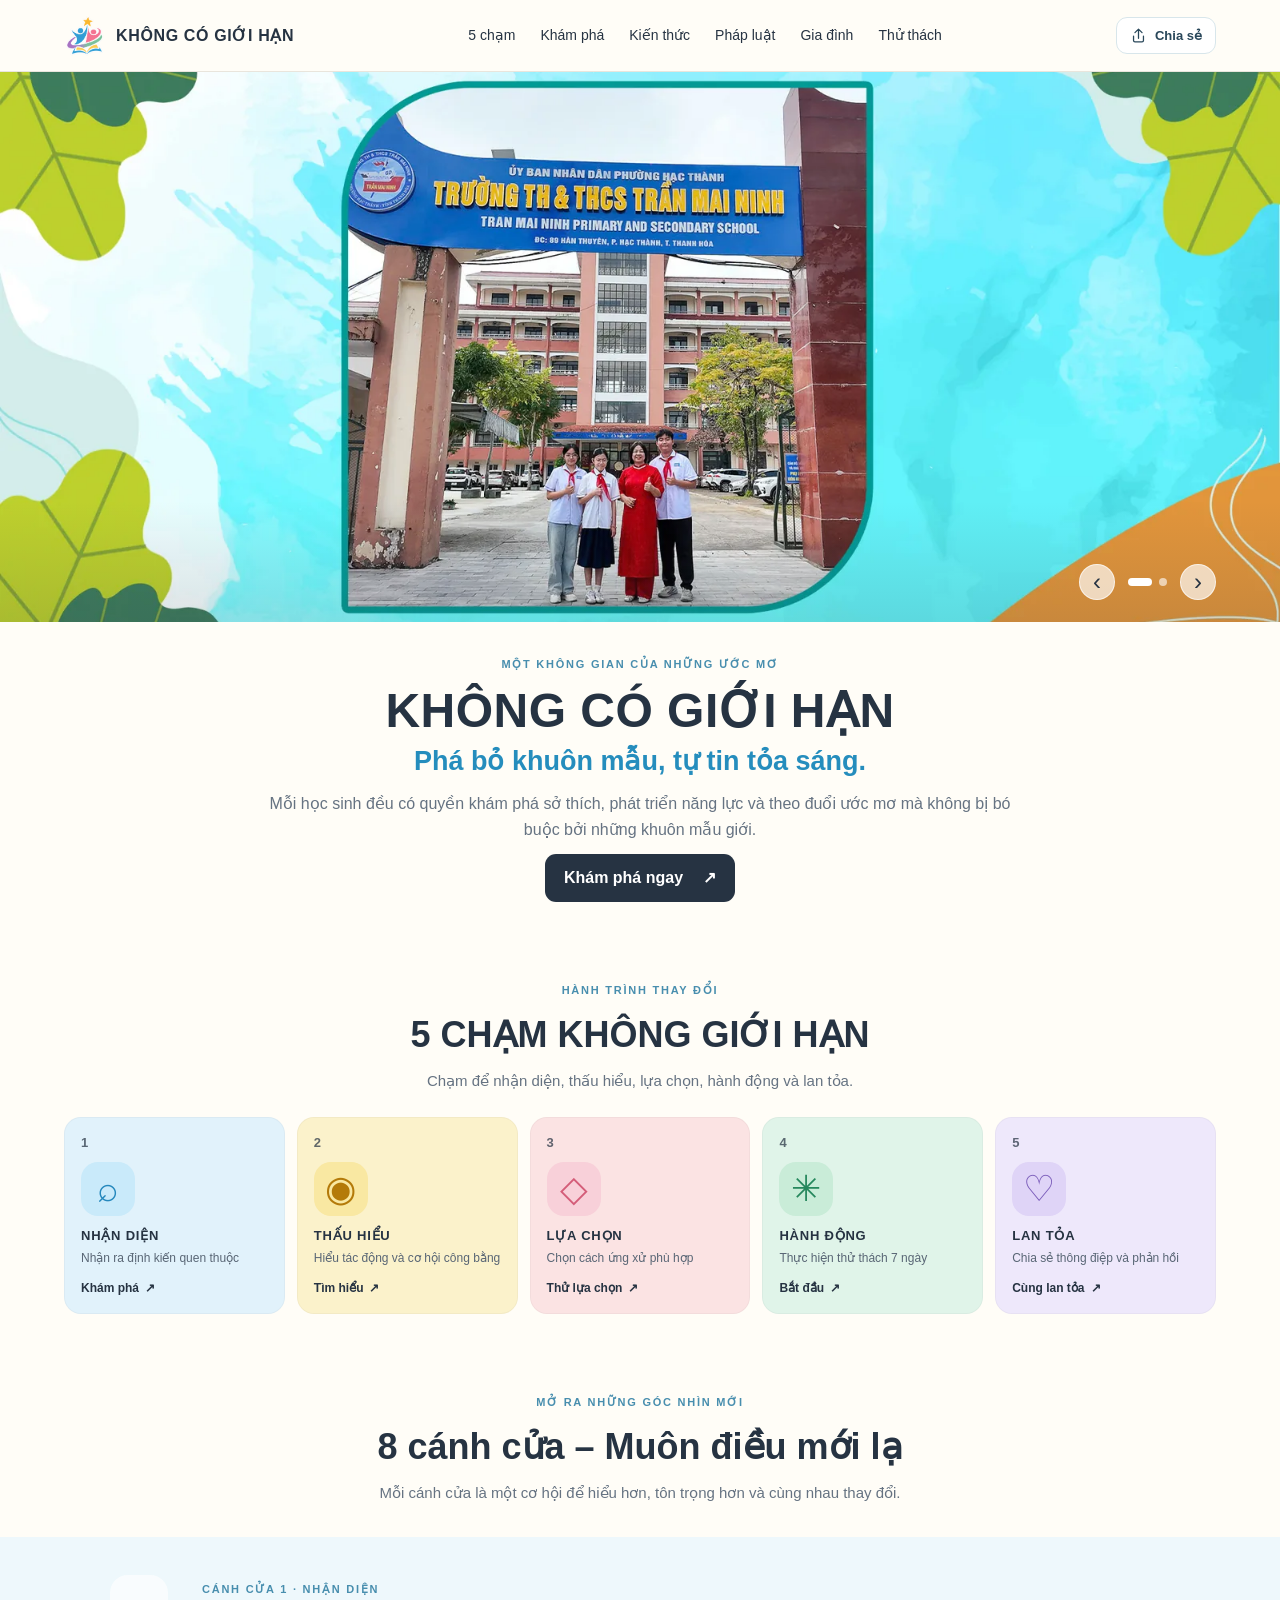
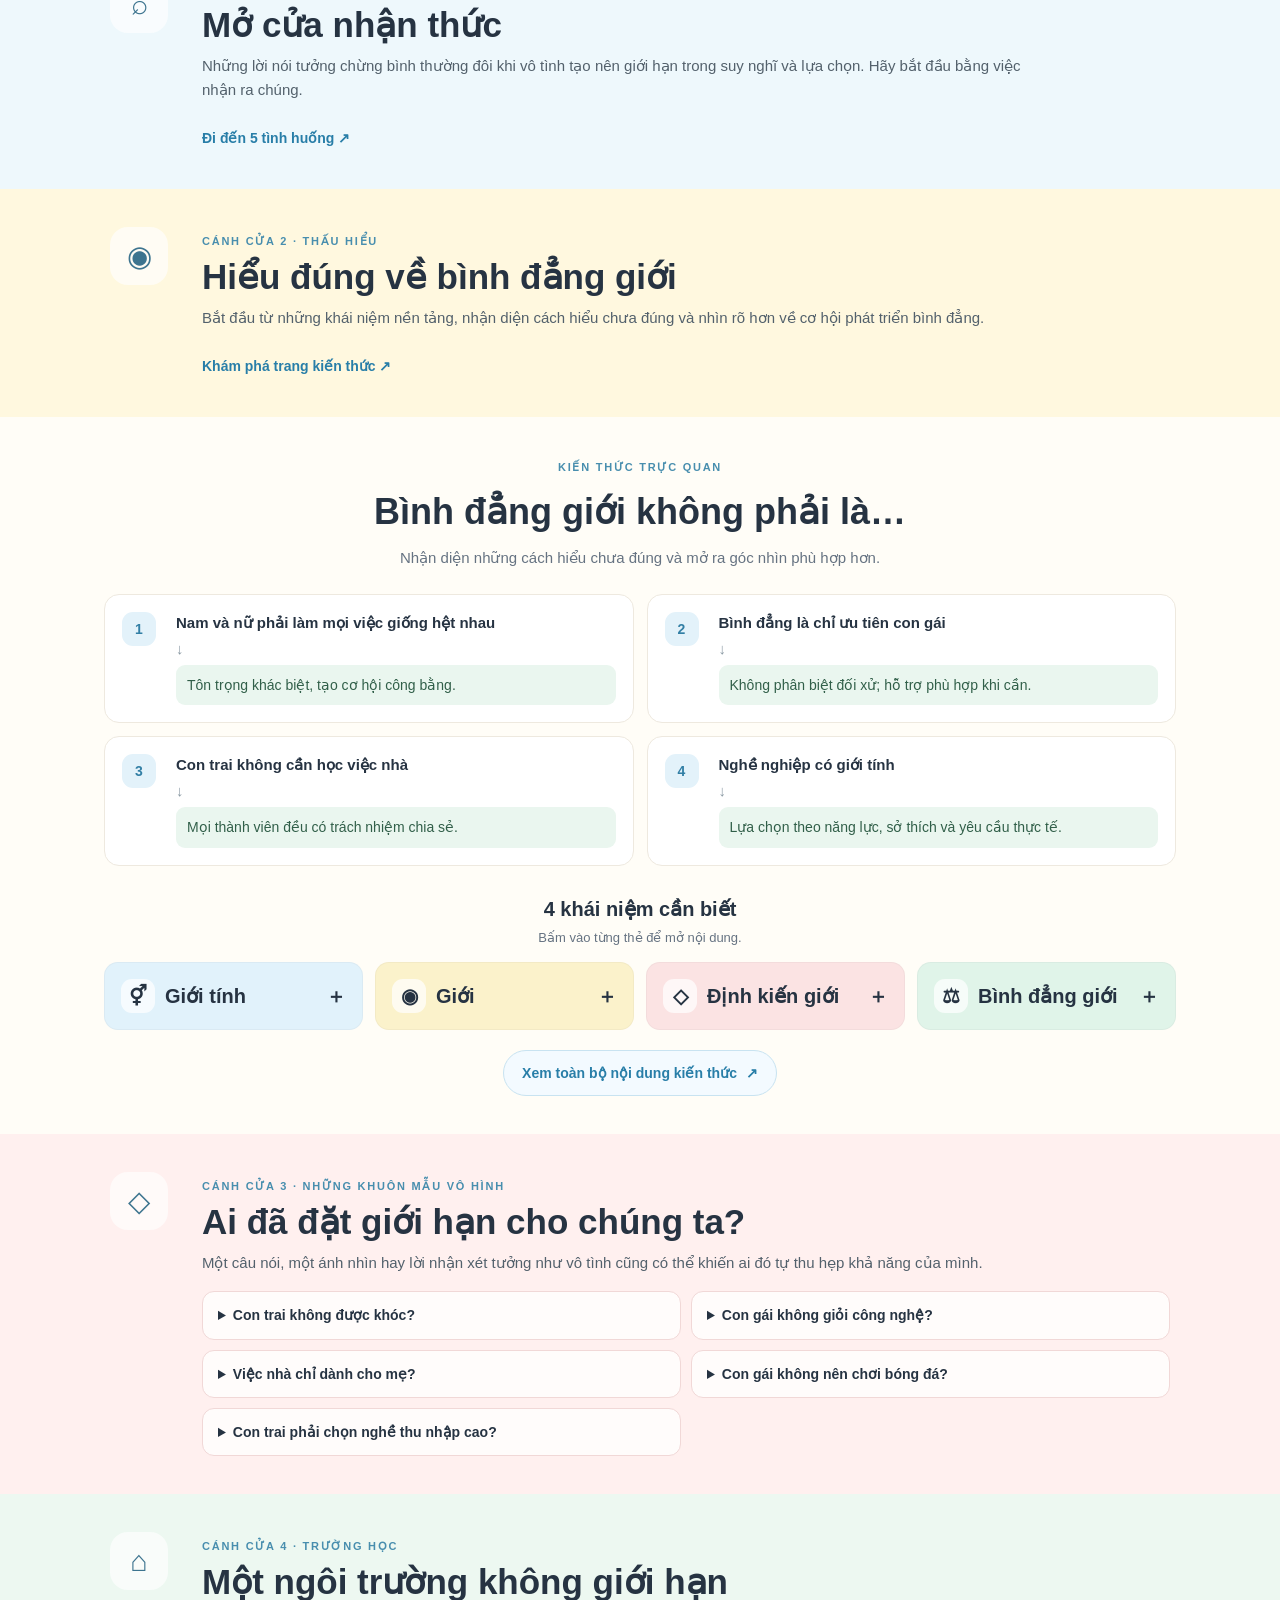
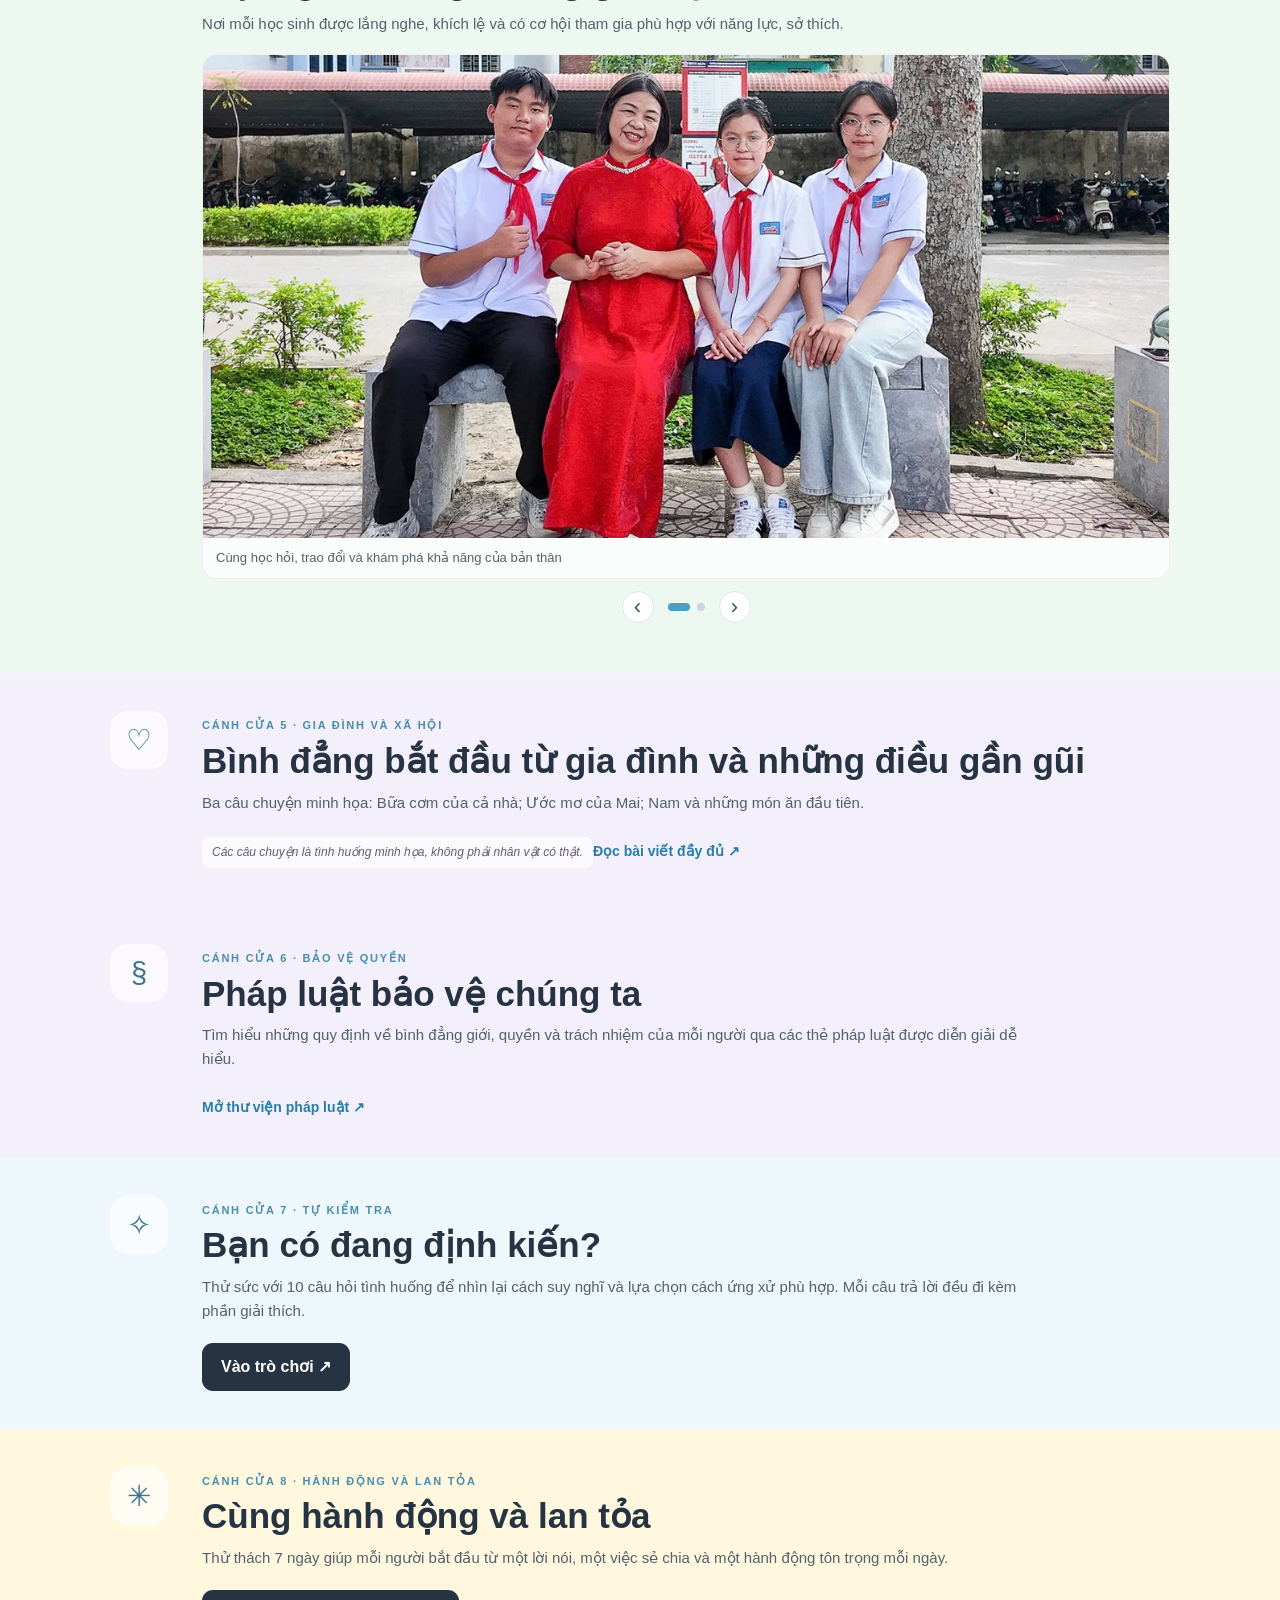
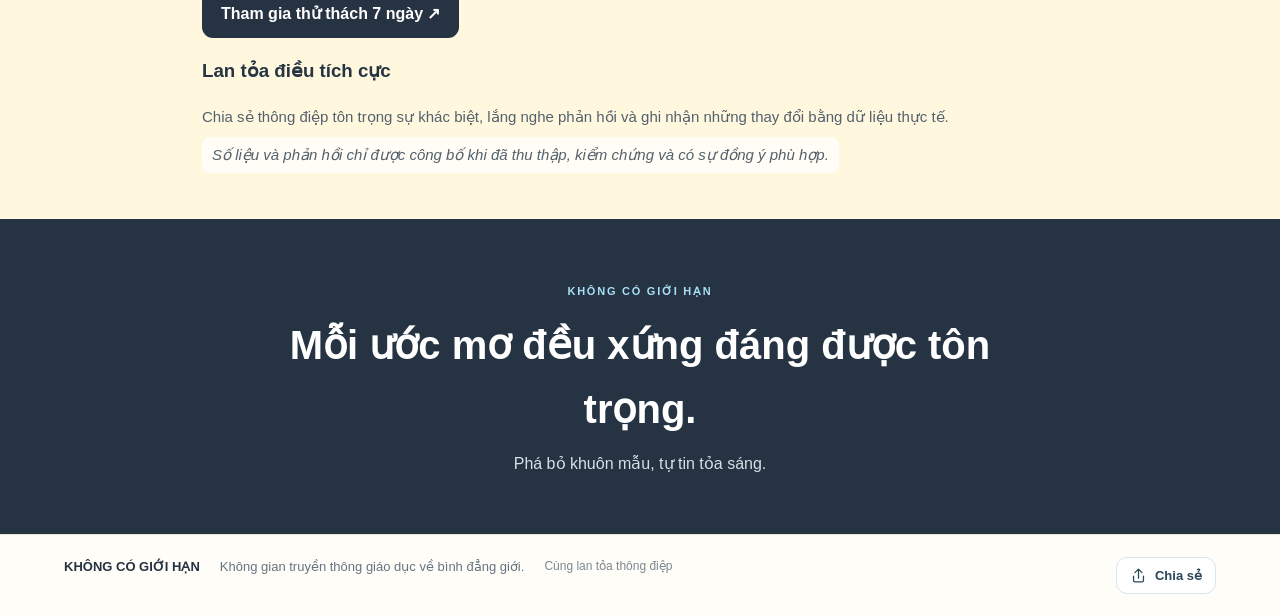
==== index.html @ 64381834 "Refresh cache for latest CMS integration scripts" ====
<!doctype html>
<!-- Clean single-document homepage build: 2026-11-18 -->
<html lang="vi">
<head>
<meta charset="utf-8"><meta name="viewport" content="width=device-width,initial-scale=1">
<meta name="theme-color" content="#fffdf7">
<meta name="description" content="KHÔNG CÓ GIỚI HẠN – Phá bỏ khuôn mẫu, tự tin tỏa sáng.">
<title>KHÔNG CÓ GIỚI HẠN – Phá bỏ khuôn mẫu, tự tin tỏa sáng</title>
<link rel="stylesheet" href="assets/css/style.css">
</head>
<body>
<header class="site-header">
  <a class="brand" href="#top"><img class="brand-logo" src="assets/images/logo.svg" alt="Logo KHÔNG CÓ GIỚI HẠN"><span>KHÔNG CÓ GIỚI HẠN</span></a>
  <button class="menu-toggle" aria-label="Mở menu" aria-expanded="false">☰</button>
  <nav class="main-nav" aria-label="Điều hướng chính">
    <a href="#hanh-trinh">5 chạm</a><a href="#kham-pha">Khám phá</a><a href="kien-thuc/">Kiến thức</a><a href="phap-luat/">Pháp luật</a><a href="thu-thach/">Thử thách</a>
  </nav>
</header>
<main id="top">
  <section class="hero">
    <div class="hero-slider" aria-label="Ảnh giới thiệu chiến dịch">
      <div class="hero-slide slide-one is-active"><img src="assets/images/hero-banner-1.webp" alt="Hoạt động của học sinh và giáo viên tại trường"></div>
      <div class="hero-slide slide-two"><img src="assets/images/hero-banner-2.webp" alt="Học sinh tham gia hoạt động tìm hiểu và trao đổi"></div>
      <div class="hero-shade"></div>
      <div class="slider-controls"><button class="slider-arrow prev" aria-label="Ảnh trước">‹</button><div class="slider-dots"><button class="active" aria-label="Ảnh 1"></button><button aria-label="Ảnh 2"></button></div><button class="slider-arrow next" aria-label="Ảnh tiếp theo">›</button></div>
    </div>
    <div class="hero-intro">
      <span class="eyebrow">MỘT KHÔNG GIAN CỦA NHỮNG ƯỚC MƠ</span>
      <h1>KHÔNG CÓ GIỚI HẠN</h1>
      <p class="hero-slogan">Phá bỏ khuôn mẫu, tự tin tỏa sáng.</p>
      <p class="hero-description">Mỗi học sinh đều có quyền khám phá sở thích, phát triển năng lực và theo đuổi ước mơ mà không bị bó buộc bởi những khuôn mẫu giới.</p>
      <a class="button" href="#hanh-trinh">Khám phá ngay <span>↗</span></a>
    </div>
  </section>

  <section class="section compact" id="hanh-trinh">
    <div class="section-heading"><span class="eyebrow">HÀNH TRÌNH THAY ĐỔI</span><h2>5 CHẠM KHÔNG GIỚI HẠN</h2><p>Chạm để nhận diện, thấu hiểu, lựa chọn, hành động và lan tỏa.</p></div>
    <div class="steps">
      <a class="step-card step-blue" href="#nhan-dien"><span class="step-no" >1</span><span class="step-icon icon-blue">⌕</span><strong>NHẬN DIỆN</strong><small>Nhận ra định kiến quen thuộc</small><span class="step-link">Khám phá <b>↗</b></span></a>
      <a class="step-card step-yellow" href="#hieu-dung"><span class="step-no" >2</span><span class="step-icon icon-yellow">◉</span><strong>THẤU HIỂU</strong><small>Hiểu tác động và cơ hội công bằng</small><span class="step-link">Tìm hiểu <b>↗</b></span></a>
      <a class="step-card step-pink" href="#khuon-mau"><span class="step-no" >3</span><span class="step-icon icon-pink">◇</span><strong>LỰA CHỌN</strong><small>Chọn cách ứng xử phù hợp</small><span class="step-link">Thử lựa chọn <b>↗</b></span></a>
      <a class="step-card step-mint" href="#hanh-dong"><span class="step-no" >4</span><span class="step-icon icon-mint">✳</span><strong>HÀNH ĐỘNG</strong><small>Thực hiện thử thách 7 ngày</small><span class="step-link">Bắt đầu <b>↗</b></span></a>
      <a class="step-card step-lavender" href="#hanh-dong"><span class="step-no" >5</span><span class="step-icon icon-lavender">♡</span><strong>LAN TỎA</strong><small>Chia sẻ thông điệp và phản hồi</small><span class="step-link">Cùng lan tỏa <b>↗</b></span></a>
    </div>
  </section>



  <section class="section compact" id="kham-pha">
    <div class="section-heading"><span class="eyebrow">MỞ RA NHỮNG GÓC NHÌN MỚI</span><h2>8 cánh cửa – Muôn điều mới lạ</h2><p>Mỗi cánh cửa là một cơ hội để hiểu hơn, tôn trọng hơn và cùng nhau thay đổi.</p></div>

  </section>
  <section class="feature feature-blue" id="nhan-dien"><div class="feature-inner"><span class="feature-icon">⌕</span><div><span class="eyebrow">CÁNH CỬA 1 · NHẬN DIỆN</span><h2>Mở cửa nhận thức</h2><p>Những lời nói tưởng chừng bình thường đôi khi vô tình tạo nên giới hạn trong suy nghĩ và lựa chọn. Hãy bắt đầu bằng việc nhận ra chúng.</p><a class="text-link" href="#khuon-mau">Đi đến 5 tình huống <span>↗</span></a></div></div></section>
<section class="feature feature-yellow" id="hieu-dung"><div class="feature-inner"><span class="feature-icon">◉</span><div><span class="eyebrow">CÁNH CỬA 2 · THẤU HIỂU</span><h2>Hiểu đúng về bình đẳng giới</h2><p>Bắt đầu từ những khái niệm nền tảng, nhận diện cách hiểu chưa đúng và nhìn rõ hơn về cơ hội phát triển bình đẳng.</p><a class="text-link" href="kien-thuc/">Khám phá trang kiến thức <span>↗</span></a></div></div></section>
  <section class="section compact infographic-section" id="infographic">
    <div class="section-heading"><span class="eyebrow">KIẾN THỨC TRỰC QUAN</span><h2>Bình đẳng giới không phải là…</h2><p>Nhận diện những cách hiểu chưa đúng và mở ra góc nhìn phù hợp hơn.</p></div>
    <div class="compare-grid">
      <article class="compare-card"><span class="compare-mark" >1</span><div><h3>Nam và nữ phải làm mọi việc giống hệt nhau</h3><p class="compare-arrow">↓</p><p class="right-view">Tôn trọng khác biệt, tạo cơ hội công bằng.</p></div></article>
      <article class="compare-card"><span class="compare-mark" >2</span><div><h3>Bình đẳng là chỉ ưu tiên con gái</h3><p class="compare-arrow">↓</p><p class="right-view">Không phân biệt đối xử; hỗ trợ phù hợp khi cần.</p></div></article>
      <article class="compare-card"><span class="compare-mark" >3</span><div><h3>Con trai không cần học việc nhà</h3><p class="compare-arrow">↓</p><p class="right-view">Mọi thành viên đều có trách nhiệm chia sẻ.</p></div></article>
      <article class="compare-card"><span class="compare-mark" >4</span><div><h3>Nghề nghiệp có giới tính</h3><p class="compare-arrow">↓</p><p class="right-view">Lựa chọn theo năng lực, sở thích và yêu cầu thực tế.</p></div></article>
    </div>
    <div class="concept-heading"><h3>4 khái niệm cần biết</h3><p>Bấm vào từng thẻ để mở nội dung.</p></div>
    <div class="concept-grid">
      <details class="concept-card concept-blue"><summary><span class="concept-title"><span class="concept-icon">⚥</span>Giới tính</span><span class="concept-plus">＋</span></summary><p>Những đặc điểm sinh học của nam và nữ; khác với vai trò, kỳ vọng xã hội.</p></details>
      <details class="concept-card concept-yellow"><summary><span class="concept-title"><span class="concept-icon">◉</span>Giới</span><span class="concept-plus">＋</span></summary><p>Những đặc điểm, vị trí và vai trò của nam và nữ trong các mối quan hệ xã hội.</p></details>
      <details class="concept-card concept-pink"><summary><span class="concept-title"><span class="concept-icon">◇</span>Định kiến giới</span><span class="concept-plus">＋</span></summary><p>Cách nhìn nhận, đánh giá thiên lệch, tiêu cực về đặc điểm, vai trò, năng lực của nam hoặc nữ.</p></details>
      <details class="concept-card concept-mint"><summary><span class="concept-title"><span class="concept-icon">⚖</span>Bình đẳng giới</span><span class="concept-plus">＋</span></summary><p>Nam và nữ có vị trí, vai trò ngang nhau, có điều kiện và cơ hội phát huy năng lực, đóng góp và thụ hưởng thành quả phát triển.</p></details>
    </div>
    <div class="concept-action"><a class="text-link" href="kien-thuc/">Xem toàn bộ nội dung kiến thức <span>↗</span></a></div>
  </section>


  <section class="feature feature-pink" id="khuon-mau"><div class="feature-inner"><span class="feature-icon">◇</span><div><span class="eyebrow">CÁNH CỬA 3 · NHỮNG KHUÔN MẪU VÔ HÌNH</span><h2>Ai đã đặt giới hạn cho chúng ta?</h2><p>Một câu nói, một ánh nhìn hay lời nhận xét tưởng như vô tình cũng có thể khiến ai đó tự thu hẹp khả năng của mình.</p><div class="situation-grid">
    <details class="situation"><summary>Con trai không được khóc?</summary><p><b>Bối cảnh:</b> Minh bị chấn thương khi đá bóng và bật khóc. Một số bạn trêu: “Con trai mà khóc nhè!”.</p><p><b>Giải mã:</b> Cảm xúc không phải sự yếu kém.</p><p><b>Hành động:</b> Không trêu chọc; hỏi thăm và hỗ trợ bạn.</p></details>
    <details class="situation"><summary>Con gái không giỏi công nghệ?</summary><p><b>Bối cảnh:</b> Lan muốn tham gia thi robot nhưng nghe: “Con gái học công nghệ khó lắm!”.</p><p><b>Giải mã:</b> Năng lực công nghệ không do giới tính quyết định.</p><p><b>Hành động:</b> Khuyến khích thử sức, đánh giá theo nỗ lực và kỹ năng.</p></details>
    <details class="situation"><summary>Việc nhà chỉ dành cho mẹ?</summary><p><b>Bối cảnh:</b> Sau bữa tối, bố và con trai xem tivi, mẹ và con gái dọn dẹp.</p><p><b>Giải mã:</b> Việc nhà là trách nhiệm chung.</p><p><b>Hành động:</b> Chia sẻ công việc theo tuổi và khả năng.</p></details>
    <details class="situation"><summary>Con gái không nên chơi bóng đá?</summary><p><b>Bối cảnh:</b> Hà đăng ký đội bóng nhưng bị phản đối vì là con gái.</p><p><b>Giải mã:</b> Sở thích thể thao không nên bị hạn chế bởi định kiến.</p><p><b>Hành động:</b> Tạo điều kiện tham gia theo tiêu chí phù hợp.</p></details>
    <details class="situation"><summary>Con trai phải chọn nghề thu nhập cao?</summary><p><b>Bối cảnh:</b> Một bạn nam thích nghề giáo viên mầm non nhưng bị chê.</p><p><b>Giải mã:</b> Nghề nghiệp cần cân nhắc năng lực, sở thích và điều kiện.</p><p><b>Hành động:</b> Tôn trọng lựa chọn nghề nghiệp.</p></details>
  </div></div></div></section>
  <section class="feature feature-mint" id="truong-hoc"><div class="feature-inner"><span class="feature-icon">⌂</span><div><span class="eyebrow">CÁNH CỬA 4 · TRƯỜNG HỌC</span><h2>Một ngôi trường không giới hạn</h2><p>Nơi mỗi học sinh được lắng nghe, khích lệ và có cơ hội tham gia phù hợp với năng lực, sở thích.</p><div class="activity-gallery"><figure><img src="assets/images/hoat-dong-1.webp" alt="Học sinh cùng giáo viên trao đổi trong hoạt động tại trường"><figcaption>Cùng học hỏi, trao đổi và khám phá khả năng của bản thân</figcaption></figure><figure><img src="assets/images/hoat-dong-2.webp" alt="Học sinh tham gia hoạt động học tập tại thư viện"><figcaption>Chủ động tham gia, tự tin thể hiện ý tưởng</figcaption></figure></div></div></div></section>
  <section class="feature feature-lavender" id="gia-dinh"><div class="feature-inner"><span class="feature-icon">♡</span><div><span class="eyebrow">CÁNH CỬA 5 · GIA ĐÌNH VÀ XÃ HỘI</span><h2>Bình đẳng bắt đầu từ gia đình và những điều gần gũi</h2><p>Ba câu chuyện minh họa: Bữa cơm của cả nhà; Ước mơ của Mai; Nam và những món ăn đầu tiên.</p><span class="illustrative-note">Các câu chuyện là tình huống minh họa, không phải nhân vật có thật.</span><a class="text-link" href="gia-dinh/">Đọc bài viết đầy đủ <span>↗</span></a></div></div></section>
<section class="feature feature-lavender" id="phap-luat"><div class="feature-inner"><span class="feature-icon">§</span><div><span class="eyebrow">CÁNH CỬA 6 · BẢO VỆ QUYỀN</span><h2>Pháp luật bảo vệ chúng ta</h2><p>Tìm hiểu những quy định về bình đẳng giới, quyền và trách nhiệm của mỗi người qua các thẻ pháp luật được diễn giải dễ hiểu.</p><a class="text-link" href="phap-luat/">Mở thư viện pháp luật <span>↗</span></a></div></div></section>
<section class="feature feature-blue" id="thu-thach"><div class="feature-inner"><span class="feature-icon">✧</span><div><span class="eyebrow">CÁNH CỬA 7 · TỰ KIỂM TRA</span><h2>Bạn có đang định kiến?</h2><p>Thử sức với 10 câu hỏi tình huống để nhìn lại cách suy nghĩ và lựa chọn cách ứng xử phù hợp. Mỗi câu trả lời đều đi kèm phần giải thích.</p><a class="button" href="thu-thach/">Vào trò chơi <span>↗</span></a></div></div></section>
<section class="feature feature-yellow" id="hanh-dong"><div class="feature-inner"><span class="feature-icon">✳</span><div><span class="eyebrow">CÁNH CỬA 8 · HÀNH ĐỘNG VÀ LAN TỎA</span><h2>Cùng hành động và lan tỏa</h2><p>Thử thách 7 ngày giúp mỗi người bắt đầu từ một lời nói, một việc sẻ chia và một hành động tôn trọng mỗi ngày.</p><a class="button" href="thu-thach-7-ngay/">Tham gia thử thách 7 ngày ↗</a><div class="share-copy"><h3>Lan tỏa điều tích cực</h3><p>Chia sẻ thông điệp tôn trọng sự khác biệt, lắng nghe phản hồi và ghi nhận những thay đổi bằng dữ liệu thực tế.</p><p class="illustrative-note">Số liệu và phản hồi chỉ được công bố khi đã thu thập, kiểm chứng và có sự đồng ý phù hợp.</p></div></div></div></section>
  <section class="closing"><span class="eyebrow">KHÔNG CÓ GIỚI HẠN</span><h2>Mỗi ước mơ đều xứng đáng được tôn trọng.</h2><p>Phá bỏ khuôn mẫu, tự tin tỏa sáng.</p></section>
</main>
<footer><strong>KHÔNG CÓ GIỚI HẠN</strong><span>Không gian truyền thông giáo dục về bình đẳng giới.</span></footer>
<script src="assets/js/site.js?v=20261118-3"></script><script src="assets/js/main.js?v=20261118-2"></script><script src="assets/js/gallery.js"></script>
<script src="assets/js/share.js"></script></body></html>
---- assets/css/style.css ----
:root{--sky:#65B9E8;--yellow:#F6D66B;--pink:#F69B9B;--mint:#91D5B0;--lavender:#B9A5E8;--cream:#FFFDF7;--ink:#263342;--muted:#667382;--line:#e9e5dc}
*{box-sizing:border-box}html{scroll-behavior:smooth;scroll-padding-top:88px}body{margin:0;background:var(--cream);color:var(--ink);font-family:Roboto,Arial,sans-serif;line-height:1.6}
.site-header{height:72px;padding:0 max(5vw,24px);display:flex;align-items:center;justify-content:space-between;background:#fffdf7ed;backdrop-filter:blur(12px);position:sticky;top:0;z-index:30;border-bottom:1px solid var(--line)}
.brand{display:flex;align-items:center;gap:10px;text-decoration:none;color:var(--ink);font-weight:700;letter-spacing:.04em}.brand-mark{display:grid;place-items:center;width:36px;height:36px;border-radius:12px;background:var(--yellow);font-size:23px}
.main-nav{display:flex;gap:25px}.main-nav a{color:var(--ink);text-decoration:none;font-size:14px;font-weight:500}.main-nav a:hover,.text-link:hover{color:#2584b7}.menu-toggle{display:none;border:0;background:none;font-size:25px}
.hero{width:100%;padding:0 0 30px}.hero-slider{height:clamp(330px,43vw,560px);position:relative;overflow:hidden;background:linear-gradient(115deg,#a9d9ef,#f6e5a8 54%,#f4c9c9)}
.hero-slide{position:absolute;inset:0;opacity:0;transition:opacity .8s ease;display:flex;align-items:flex-end;justify-content:flex-start;padding:30px 5vw;background-size:cover;background-position:center}
.hero-slide.is-active{opacity:1}.slide-one{background:radial-gradient(ellipse at 78% 24%,#fff9 0 8%,transparent 8.5%),linear-gradient(120deg,#a6d8ef 0%,#d7eef5 38%,#f6e7b7 75%,#f2c8c8 100%)}
.slide-two{background:radial-gradient(ellipse at 22% 25%,#fff9 0 9%,transparent 9.5%),linear-gradient(120deg,#f1caca,#f8e6bc 48%,#b6dfd0)}
.photo-note{position:relative;z-index:2;background:#fffdf7d9;color:#52616c;border-radius:30px;padding:8px 14px;font-size:11px;letter-spacing:.12em;font-weight:700}
.hero-shade{position:absolute;inset:auto 0 0;height:22%;background:linear-gradient(transparent,#26334222);pointer-events:none}
.slider-controls{position:absolute;z-index:3;bottom:22px;right:5vw;display:flex;align-items:center;gap:13px}.slider-arrow{width:36px;height:36px;border:1px solid #ffffffaa;background:#ffffffaa;border-radius:50%;font-size:24px;line-height:1;cursor:pointer;color:var(--ink)}.slider-dots{display:flex;gap:7px}.slider-dots button{width:8px;height:8px;border:0;border-radius:20px;padding:0;background:#ffffff9c;cursor:pointer}.slider-dots button.active{width:24px;background:white}
.hero-intro{max-width:1000px;text-align:center;margin:0 auto;padding:28px 24px 8px}.eyebrow{font-size:11px;font-weight:700;letter-spacing:.16em;color:#488eae}.hero-intro h1{font-size:clamp(30px,4vw,48px);line-height:1.12;letter-spacing:.01em;margin:8px 0 2px}.hero-slogan{font-size:clamp(20px,2.4vw,27px);font-weight:700;color:#258dbd;margin:0 0 8px}.hero-description{color:var(--muted);font-size:16px;max-width:760px;margin:0 auto}.button{display:inline-flex;gap:20px;align-items:center;padding:11px 19px;border-radius:11px;text-decoration:none;font-weight:700;margin-top:12px;background:var(--ink);color:white;transition:transform .2s,background .2s}.button:hover{transform:translateY(-2px);background:#36516a}
.section{padding:46px 24px;max-width:1200px;margin:auto}.section.compact{padding-top:36px;padding-bottom:38px}.section-heading{text-align:center;margin-bottom:24px}.section-heading h2{font-size:clamp(26px,3vw,36px);margin:5px 0}.section-heading p{color:var(--muted);margin:0 auto;max-width:690px;font-size:15px}
.steps{display:grid;grid-template-columns:repeat(5,1fr);gap:12px}.step-card{min-height:180px;padding:15px 16px;border-radius:17px;text-decoration:none;color:var(--ink);display:flex;flex-direction:column;align-items:flex-start;border:1px solid #00000008;transition:transform .22s,box-shadow .22s}.step-card:hover,.step-card:focus-visible{transform:translateY(-5px);box-shadow:0 12px 26px #27394a16;outline:2px solid #478eb4;outline-offset:2px}.step-no{font-size:11px;font-weight:700;opacity:.6}.step-icon{font-size:25px;line-height:1.2;margin:6px 0}.step-card strong{font-size:13px;letter-spacing:.06em}.step-card small{font-size:12px;color:#596675;margin-top:3px}.step-link{font-size:12px;font-weight:700;margin-top:auto;padding-top:10px}.step-link b{margin-left:6px}.step-blue{background:#e1f2fb}.step-yellow{background:#fbf2cb}.step-pink{background:#fbe3e3}.step-mint{background:#e0f4e9}.step-lavender{background:#eee8fb}
.infographic-section{max-width:1120px}.compare-grid{display:grid;grid-template-columns:repeat(2,1fr);gap:13px}.compare-card{display:grid;grid-template-columns:42px 1fr;gap:12px;background:white;border:1px solid #eee9df;border-radius:15px;padding:17px}.compare-mark{width:34px;height:34px;border-radius:11px;background:#e3f2fa;color:#327fa5;display:grid;place-items:center;font-weight:700;font-size:12px}.compare-card h3{font-size:15px;margin:0;line-height:1.4}.compare-arrow{margin:4px 0;color:#8b9aa4;font-size:15px}.right-view{margin:0;background:#eaf6ef;border-radius:9px;padding:9px 11px;color:#315f49;font-size:14px;font-weight:500}
.concept-heading{text-align:center;margin:27px 0 13px}.concept-heading h3{margin:0;font-size:20px}.concept-heading p{margin:3px 0;color:var(--muted);font-size:13px}.concept-grid{display:grid;grid-template-columns:repeat(4,1fr);gap:12px}.concept-card{border-radius:14px;padding:15px 16px;min-height:68px}.concept-card summary{cursor:pointer;list-style:none;font-weight:700;display:flex;justify-content:space-between;gap:10px}.concept-card summary::-webkit-details-marker{display:none}.concept-card summary span{font-size:20px;line-height:1}.concept-card[open] .concept-plus{transform:rotate(45deg)}.concept-card p{font-size:13px;color:#4e5d68;margin:12px 0 0}.concept-blue{background:#e1f2fb}.concept-yellow{background:#fbf2cb}.concept-pink{background:#fbe3e3}.concept-mint{background:#e0f4e9}.text-link{display:inline-flex;gap:9px;color:#287ea8;text-decoration:none;font-weight:700;font-size:14px;margin-top:17px}
.door-grid{display:grid;grid-template-columns:repeat(2,1fr);gap:13px}.door{min-height:145px;padding:17px 20px;border-radius:17px;text-decoration:none;color:var(--ink);display:grid;grid-template-columns:36px 1fr auto;grid-template-rows:auto auto;column-gap:12px;align-items:start;transition:transform .2s,box-shadow .2s}.door:hover{transform:translateY(-3px);box-shadow:0 10px 22px #27394a14}.door-number{grid-row:1/3;display:grid;place-items:center;width:34px;height:34px;border-radius:50%;background:#ffffff9c;font-size:14px;font-weight:700}.door h3{font-size:18px;line-height:1.25;margin:3px 0 4px}.door p{font-size:13px;color:#596675;margin:0}.door-arrow{grid-column:2/4;font-size:12px;font-weight:700;margin-top:9px}.blue{background:#e1f2fb}.yellow{background:#fbf2cb}.pink{background:#fbe3e3}.mint{background:#e0f4e9}.lavender{background:#eee8fb}
.feature{padding:38px 24px;display:flex;justify-content:center;scroll-margin-top:88px}.feature-inner{max-width:1060px;width:100%;display:grid;grid-template-columns:72px 1fr;gap:20px;align-items:start}.feature-icon{width:58px;height:58px;border-radius:18px;background:#ffffffa8;display:grid;place-items:center;font-size:29px;color:#3d748f}.feature h2{font-size:clamp(25px,3vw,35px);margin:3px 0 8px;line-height:1.22}.feature p{color:#53616c;font-size:15px;max-width:850px;margin:0 0 8px}.feature-blue{background:#eef8fc}.feature-pink{background:#fff0ef}.feature-mint{background:#edf8f1}.feature-lavender{background:#f3effb}.feature-yellow{background:#fff8df}
.situation-grid{display:grid;grid-template-columns:repeat(2,1fr);gap:10px;margin-top:16px}.situation{background:#ffffffc9;border:1px solid #f1d8d7;border-radius:12px;padding:12px 15px}.situation summary{font-weight:700;cursor:pointer;font-size:14px}.situation p{font-size:13px;margin:9px 0 0}.illustrative-note{display:inline-block;margin-top:9px;padding:6px 10px;border-radius:8px;background:#ffffffb5;color:#665b72;font-size:12px;font-style:italic}
.closing{text-align:center;padding:58px 24px;background:#263342;color:white}.closing .eyebrow{color:#a9dff6}.closing h2{font-size:clamp(27px,3.5vw,40px);max-width:760px;margin:10px auto}.closing p{color:#d8e0e7;margin:0}footer{padding:22px 5vw;display:flex;justify-content:space-between;gap:20px;color:var(--muted);font-size:13px;border-top:1px solid var(--line)}footer strong{color:var(--ink)}
.subpage{max-width:1000px;margin:50px auto;padding:0 24px;min-height:55vh}.subpage h1{font-size:clamp(32px,5vw,52px);line-height:1.15}.notice{padding:18px 20px;background:#fff3d1;border-radius:14px;color:#665322}
@media(max-width:900px){.steps{grid-template-columns:repeat(3,1fr)}.concept-grid{grid-template-columns:repeat(2,1fr)}.hero-slider{height:390px}}
@media(max-width:650px){.site-header{height:64px}.menu-toggle{display:block}.main-nav{display:none;position:absolute;top:63px;left:0;right:0;padding:17px 22px;background:var(--cream);border-bottom:1px solid var(--line);flex-direction:column;gap:15px}.main-nav.open{display:flex}.hero-slider{height:280px}.hero-intro{padding:22px 20px 6px}.hero-description{font-size:14px}.section,.section.compact{padding:34px 18px}.section-heading{margin-bottom:18px}.steps{grid-template-columns:repeat(2,1fr);gap:9px}.step-card{min-height:158px;padding:12px}.compare-grid,.situation-grid{grid-template-columns:1fr}.concept-grid{grid-template-columns:1fr 1fr}.door-grid{grid-template-columns:1fr}.door{min-height:128px;padding:15px 16px}.feature{padding:30px 19px}.feature-inner{grid-template-columns:45px 1fr;gap:12px}.feature-icon{width:42px;height:42px;border-radius:13px;font-size:23px}.closing{padding:46px 20px}footer{flex-direction:column;gap:4px;padding:18px 20px}}
@media(prefers-reduced-motion:reduce){html{scroll-behavior:auto}*,*::before,*::after{transition:none!important;animation:none!important}}


.brand-logo{width:42px;height:42px;object-fit:contain;display:block;flex:0 0 auto}
.hero-slide{padding:0;background:none}
.hero-slide img{width:100%;height:100%;object-fit:cover;object-position:center}
.activity-gallery{display:grid;grid-template-columns:repeat(2,minmax(0,1fr));gap:14px;margin-top:18px}
.activity-gallery figure{margin:0;background:#ffffffb8;border-radius:15px;overflow:hidden;border:1px solid #0000000d}
.activity-gallery img{display:block;width:100%;aspect-ratio:16/9;object-fit:cover}
.activity-gallery figcaption{padding:10px 13px;font-size:13px;color:#53616c}
@media(max-width:650px){.brand-logo{width:36px;height:36px}.activity-gallery{grid-template-columns:1fr}}

/* Refinement: 5 touch cards */
.step-no{font-size:13px;font-weight:800;opacity:.72}
.step-icon{width:54px;height:54px;border-radius:17px;display:grid;place-items:center;font-size:36px;line-height:1;margin:8px 0 10px;transition:transform .28s ease,filter .28s ease}
.icon-blue{color:#2588bd;background:#c9eafa}
.icon-yellow{color:#b47a09;background:#f9e8a2}
.icon-pink{color:#d45d79;background:#f8d0d9}
.icon-mint{color:#26885d;background:#c9ecd8}
.icon-lavender{color:#795bb9;background:#dfd4f7}
.step-card:hover .step-icon{transform:rotate(-8deg) scale(1.12);filter:saturate(1.2)}
/* Infographic cards: numbered markers without leading zero */
.compare-mark{font-size:14px;font-weight:800;transition:transform .25s,background .25s,color .25s}
.compare-card{position:relative;overflow:hidden;transition:transform .25s ease,box-shadow .25s ease,border-color .25s ease}
.compare-card::after{content:"";position:absolute;inset:0 auto 0 0;width:4px;background:#65b9e8;transform:scaleY(0);transform-origin:bottom;transition:transform .25s ease}
.compare-card:nth-child(2)::after{background:#e6bd42}
.compare-card:nth-child(3)::after{background:#e68aa0}
.compare-card:nth-child(4)::after{background:#69bd91}
.compare-card:hover{transform:translateY(-5px);box-shadow:0 13px 28px #26334216;border-color:#d8e8ee}
.compare-card:hover::after{transform:scaleY(1)}
.compare-card:hover .compare-mark{transform:rotate(-7deg) scale(1.08);background:#263342;color:white}
/* Concept cards: icon, hover and open states */
.concept-card{border:1px solid #00000008;transition:transform .25s ease,box-shadow .25s ease,border-color .25s ease}
.concept-card:hover{transform:translateY(-4px);box-shadow:0 12px 24px #26334214}
.concept-card[open]{box-shadow:0 10px 24px #26334212;border-color:#ffffff}
.concept-card summary{align-items:center}
.concept-title{display:inline-flex;align-items:center;gap:10px}
.concept-icon{width:34px;height:34px;display:grid;place-items:center;border-radius:11px;background:#ffffffb8;font-size:21px;line-height:1}
.concept-plus{font-size:22px;line-height:1;transition:transform .25s ease}
.concept-card[open] .concept-plus{transform:rotate(45deg)}
.concept-action{text-align:center;margin-top:20px}
.concept-action .text-link{margin-top:0;justify-content:center;padding:11px 18px;border:1px solid #c8e3f1;border-radius:999px;background:#f3faff;transition:transform .2s,background .2s}
.concept-action .text-link:hover{transform:translateY(-2px);background:#e5f4fc}
/* Remove the old numbered-door layout; the six feature stories now follow the section introduction */
#kham-pha{padding-bottom:8px}
@media(prefers-reduced-motion:reduce){.step-icon,.compare-card,.compare-card::after,.concept-card,.concept-plus,.concept-action .text-link{transition:none!important}}

/* Fix: chỉ xoay dấu cộng, tuyệt đối không xoay tiêu đề hay biểu tượng */
.concept-card summary .concept-title,
.concept-card summary .concept-icon{transform:none!important;rotate:none!important}
.concept-card summary .concept-plus{display:inline-block;flex:0 0 auto;transform-origin:center;transition:transform .22s ease}
.concept-card[open] summary .concept-title,
.concept-card[open] summary .concept-icon{transform:none!important;rotate:none!important}
.concept-card[open] summary .concept-plus{transform:rotate(45deg)!important}
.concept-card summary{position:relative;z-index:1;min-height:36px;line-height:1.35}
.concept-title{min-width:0;white-space:normal}
.concept-icon{flex:0 0 34px}
.concept-card p{line-height:1.6}

/* Share controls – dùng chung trên tất cả các trang */
.site-header{gap:18px}
.share-wrap{position:relative;display:inline-flex;align-items:center;flex:0 0 auto}
.share-trigger{display:inline-flex;align-items:center;justify-content:center;gap:8px;padding:9px 13px;border:1px solid #d8e6eb;border-radius:11px;background:#fff;color:#29475a;font:inherit;font-size:13px;line-height:1.2;font-weight:700;cursor:pointer;white-space:nowrap;transition:background .2s,border-color .2s,transform .2s}
.share-trigger:hover{background:#edf8fc;border-color:#9bcfe4;transform:translateY(-1px)}
.share-trigger svg{width:17px;height:17px}
.share-menu{position:absolute;right:0;top:calc(100% + 10px);z-index:60;width:224px;padding:7px;background:#fff;border:1px solid #e7e9e8;border-radius:14px;box-shadow:0 14px 34px #26334220}
.share-menu[hidden]{display:none}
.share-menu button{width:100%;display:flex;align-items:center;gap:10px;padding:11px 10px;border:0;border-radius:9px;background:transparent;text-align:left;color:#263342;font:inherit;font-size:13px;line-height:1.35;font-weight:500;cursor:pointer}
.share-menu button:hover{background:#f0f7fa}
.share-brand,.share-copy-icon{width:23px;height:23px;display:grid;place-items:center;border-radius:7px;font-weight:800;font-size:14px}
.share-facebook{background:#e8efff;color:#2460c5}
.share-zalo{background:#e4f3ff;color:#1687c9;font-size:11px}
.share-copy-icon{background:#f3effb;color:#775bb4}
.share-feedback{margin:3px 8px 5px;color:#27865a;font-size:12px;min-height:0}
footer .share-wrap{margin-left:auto}
.footer-share-label{font-size:12px;color:#7b8790}
@media(max-width:900px){.site-header{gap:10px}.share-trigger{padding:8px 10px}}
@media(max-width:650px){.site-header{padding-left:16px;padding-right:16px}.site-header>.share-wrap{margin-left:auto}.share-trigger span{display:inline}.share-menu{right:0}footer .share-wrap{margin-left:0}footer .footer-share-label{margin-top:8px}}

/* Shared editorial pages and interactions */
.article-page{max-width:860px}.article-page h1,.law-page h1,.quiz-page h1,.challenge-page h1{max-width:850px}
.article-lead{font-size:19px!important;line-height:1.65;color:#4f6572!important;max-width:820px!important;margin:14px 0 24px!important}
.article-page>p{font-size:16px;line-height:1.85;color:#42515d;margin:18px 0}
.article-hero{margin:22px 0 28px;border-radius:18px;overflow:hidden}.article-hero img{width:100%;display:block;aspect-ratio:16/8;object-fit:cover}
.story-card{margin:22px 0;padding:24px;border-radius:17px;background:#f0f8fc;border:1px solid #d9edf6}.story-card:nth-of-type(2){background:#fff8df;border-color:#f1e7b8}.story-card:nth-of-type(3){background:#f3effb;border-color:#e5ddf4}
.story-card h2{margin:6px 0 10px}.story-card p{color:#4c5d68}.story-card blockquote{margin:15px 0;padding:12px 16px;border-left:4px solid #65b9e8;background:#ffffffa8;border-radius:0 10px 10px 0;font-weight:700}
.story-question{padding-top:10px;border-top:1px solid #00000012}.article-end{margin-top:36px;padding:25px;border-radius:18px;background:#eaf6ef}
.law-cards{display:grid;gap:12px;margin:25px 0}.law-card{background:white;border:1px solid #e8e8e2;border-radius:15px;padding:16px 18px;box-shadow:0 4px 14px #26334208}
.law-card summary{display:flex;align-items:center;gap:14px;cursor:pointer;list-style:none}.law-card summary::-webkit-details-marker{display:none}.law-number{width:40px;height:40px;border-radius:12px;display:grid;place-items:center;background:#e2f3fb;color:#287da4;font-weight:800}.law-card:nth-child(2) .law-number{background:#fbf2cb}.law-card:nth-child(3) .law-number{background:#fbe3e3}.law-card:nth-child(4) .law-number{background:#e0f4e9}.law-card:nth-child(5) .law-number{background:#eee8fb}.law-card summary b,.law-card summary small{display:block}.law-card summary small{font-size:12px;color:#71808b;margin-top:2px}.law-plus{margin-left:auto;font-size:23px;transition:transform .2s}.law-card[open] .law-plus{transform:rotate(45deg)}.law-card>div{padding:10px 0 0 54px;color:#52616c}.law-card>div a,.law-more a{color:#287ea8;font-weight:700}.law-more{margin-top:30px;padding:22px;background:#f3effb;border-radius:16px}.law-more h2{margin-top:0}
.quiz-panel{margin:25px 0;padding:24px;border-radius:20px;background:white;border:1px solid #e8e8e2;box-shadow:0 12px 35px #2633420d}.quiz-top,.challenge-progress-head{display:flex;justify-content:space-between;gap:12px;font-size:13px;font-weight:700;color:#657480}.quiz-progress{height:9px;border-radius:20px;background:#edf0ef;overflow:hidden;margin:12px 0 22px}.quiz-progress span{display:block;height:100%;width:0;background:linear-gradient(90deg,#65b9e8,#91d5b0);border-radius:20px;transition:width .25s}.quiz-panel h2{font-size:23px;margin:0 0 17px}.quiz-options{display:grid;gap:10px}.quiz-option{width:100%;text-align:left;padding:14px 16px;border:1px solid #e4e9e9;background:#fff;border-radius:12px;font:inherit;font-size:15px;line-height:1.5;font-weight:500;color:#263342;cursor:pointer}.quiz-option:hover:not(:disabled){background:#f1f9fc;border-color:#9bcfe4}.quiz-option:disabled{cursor:default}.quiz-option.correct{background:#e5f5eb;border-color:#83c9a0}.quiz-option.incorrect{background:#fff0ef;border-color:#e8a3a0}.quiz-feedback{margin-top:16px;padding:15px 17px;border-radius:12px;background:#f1f8f3;color:#3e654e}.quiz-feedback p{margin:4px 0 0}.quiz-panel>.button{margin-top:18px}.quiz-panel>.button:disabled{opacity:.45;cursor:not-allowed}.quiz-note{font-size:13px;color:#78838b}.quiz-result{text-align:center;padding:20px}.quiz-result-score{font-size:32px;font-weight:800;color:#2785ae}
.challenge-progress{padding:18px 20px;background:#f0f8fc;border-radius:15px;margin:24px 0}.challenge-days{display:grid;gap:10px}.challenge-day{display:flex;align-items:center;gap:14px;padding:17px 18px;border-radius:14px;background:white;border:1px solid #e7eae7;cursor:pointer;transition:background .2s,border-color .2s}.challenge-day input{width:20px;height:20px;accent-color:#3c9b70;flex:0 0 auto}.challenge-day b,.challenge-day span span{display:block}.challenge-day b{font-size:13px;color:#3887a8;margin-bottom:3px}.challenge-day span span{font-size:15px;color:#3d4c56}.challenge-day.is-done{background:#edf8f1;border-color:#b9dfc7}.pledge{margin:28px 0;padding:24px;border-radius:18px;background:#f3effb}.pledge h2{margin-top:0}.pledge p{line-height:1.75;color:#4e5c68}.pledge-check{display:flex;align-items:center;gap:10px;font-weight:700;margin-top:15px}.pledge-check input{width:18px;height:18px;accent-color:#795bb9}
@media(max-width:650px){.article-lead{font-size:17px!important}.story-card{padding:18px}.quiz-panel{padding:17px}.quiz-panel h2{font-size:20px}.law-card{padding:13px}.law-card>div{padding-left:0}.challenge-day{padding:14px}}

.gallery-carousel{display:block;position:relative;overflow:hidden;margin-top:18px}.gallery-track{display:flex;transition:transform .35s ease;touch-action:pan-y}.gallery-track figure{flex:0 0 100%;width:100%;cursor:zoom-in}.gallery-track img{aspect-ratio:16/8;object-fit:cover}.gallery-controls{display:flex;align-items:center;justify-content:center;gap:14px;padding:12px}.gallery-arrow{width:32px;height:32px;border:1px solid #dce7e9;border-radius:50%;background:white;font-size:22px;line-height:1;cursor:pointer;color:#35556a}.gallery-dots{display:flex;gap:7px}.gallery-dots button{width:8px;height:8px;padding:0;border:0;border-radius:50%;background:#cbd6da;cursor:pointer}.gallery-dots button.active{width:22px;border-radius:8px;background:#4b9fc5}.gallery-lightbox{position:fixed;inset:0;z-index:100;background:#17232beF;display:flex;flex-direction:column;align-items:center;justify-content:center;padding:30px}.gallery-lightbox img{max-width:min(92vw,1200px);max-height:78vh;object-fit:contain}.gallery-lightbox p{color:white;text-align:center}.lightbox-close{position:absolute;right:22px;top:15px;border:0;background:transparent;color:white;font-size:36px;cursor:pointer}

/* Explicit return-to-home navigation on detail pages */
.home-button{display:inline-flex;align-items:center;justify-content:center;gap:7px;flex:0 0 auto;padding:8px 13px;border:1px solid #d8e6eb;border-radius:11px;background:#fff;color:#29475a;text-decoration:none;font-size:13px;font-weight:700;white-space:nowrap;transition:background .2s,border-color .2s}
.home-button:hover{background:#edf8fc;border-color:#9bcfe4;color:#287da4}
.home-button span{font-size:18px;line-height:1}
@media(max-width:900px){.home-button{margin-left:auto;margin-right:8px}}
@media(max-width:650px){.home-button{padding:7px 9px;font-size:12px;gap:4px}.home-button span{font-size:16px}}

/* Family article flexible image/content blocks */
.family-inline-figure{margin:24px 0 28px;}
.family-inline-figure img{display:block;width:100%;height:auto;max-height:680px;object-fit:contain;border-radius:14px;}
.family-inline-figure figcaption{margin-top:8px;color:#6b7b86;font-size:14px;line-height:1.5;text-align:center;}
.family-editor-quote{margin:22px 0;padding:16px 20px;border-left:4px solid #65b9e8;background:#f2f8fc;border-radius:0 12px 12px 0;font-weight:700;color:#405765;}

.family-paragraph-block>p{font-size:16px;line-height:1.85;color:#42515d;margin:18px 0;}
.family-paragraph-block .family-inline-figure{margin:20px 0 24px;}
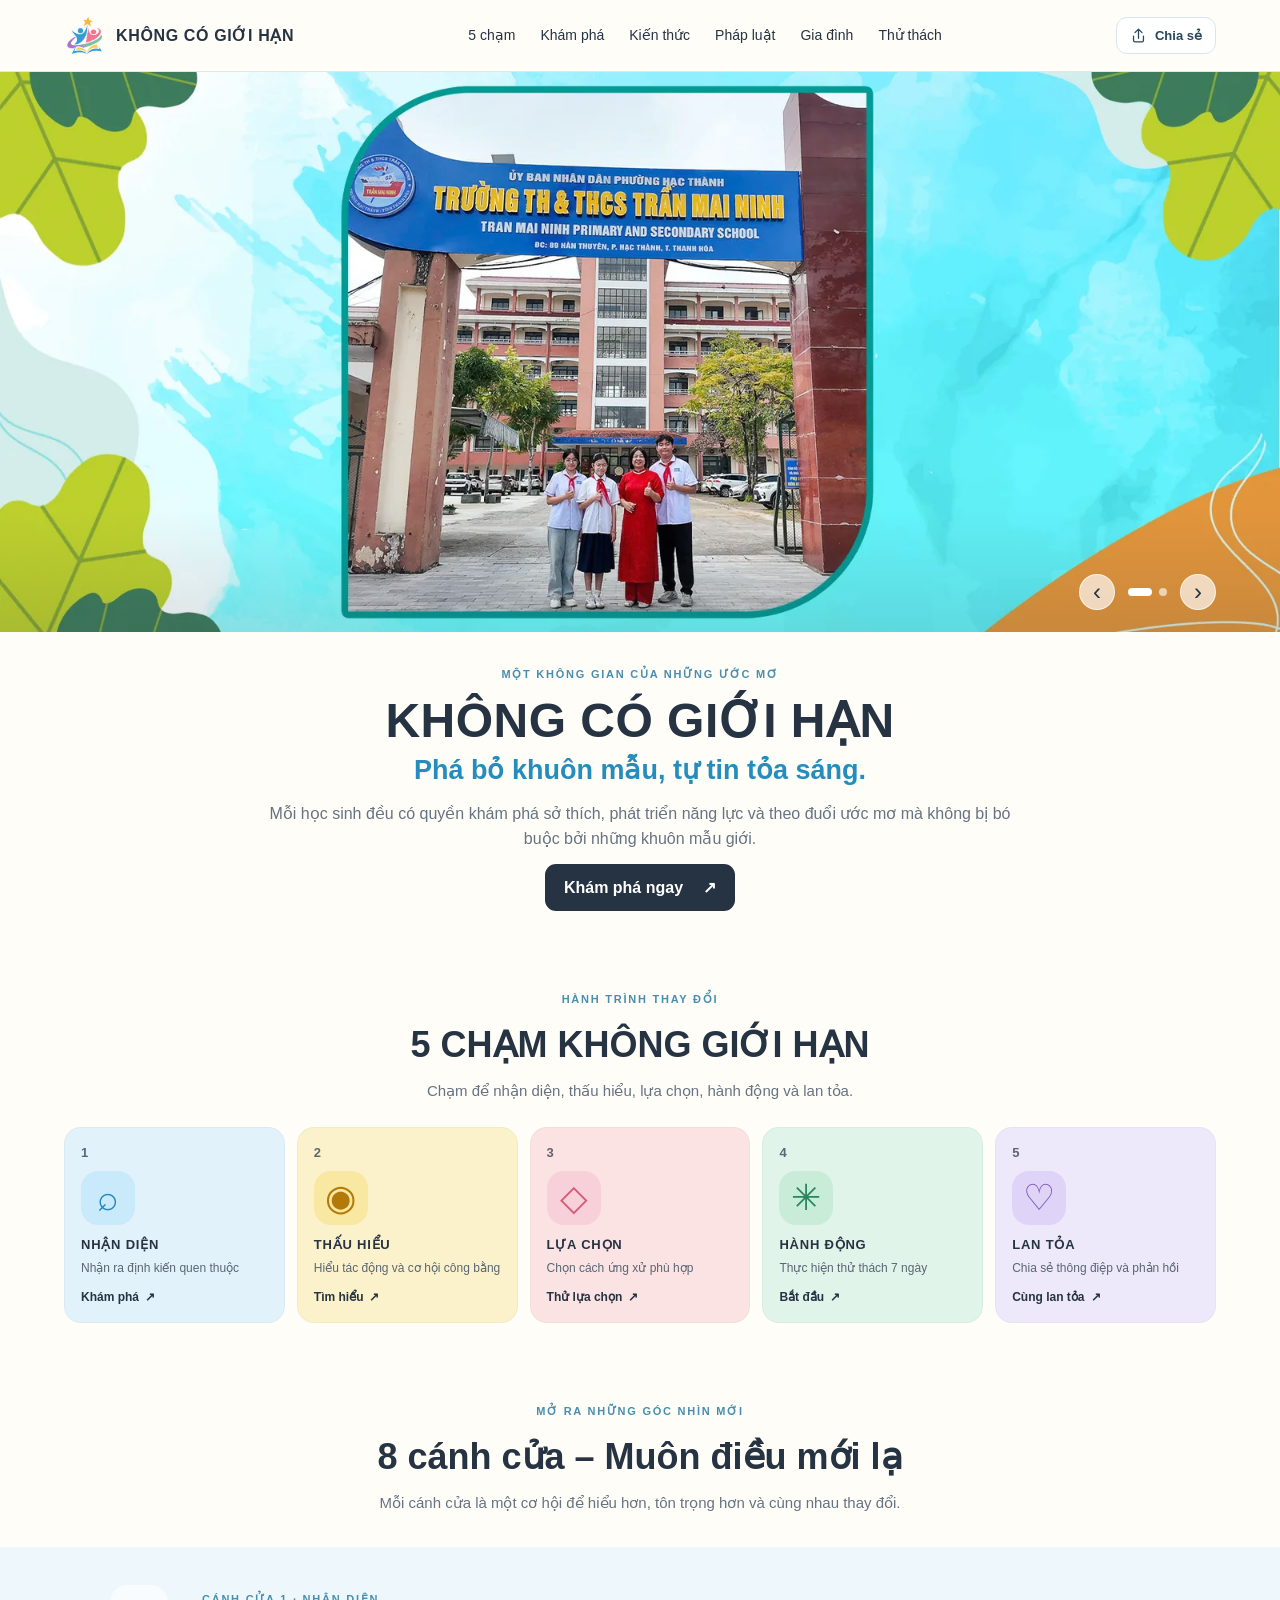
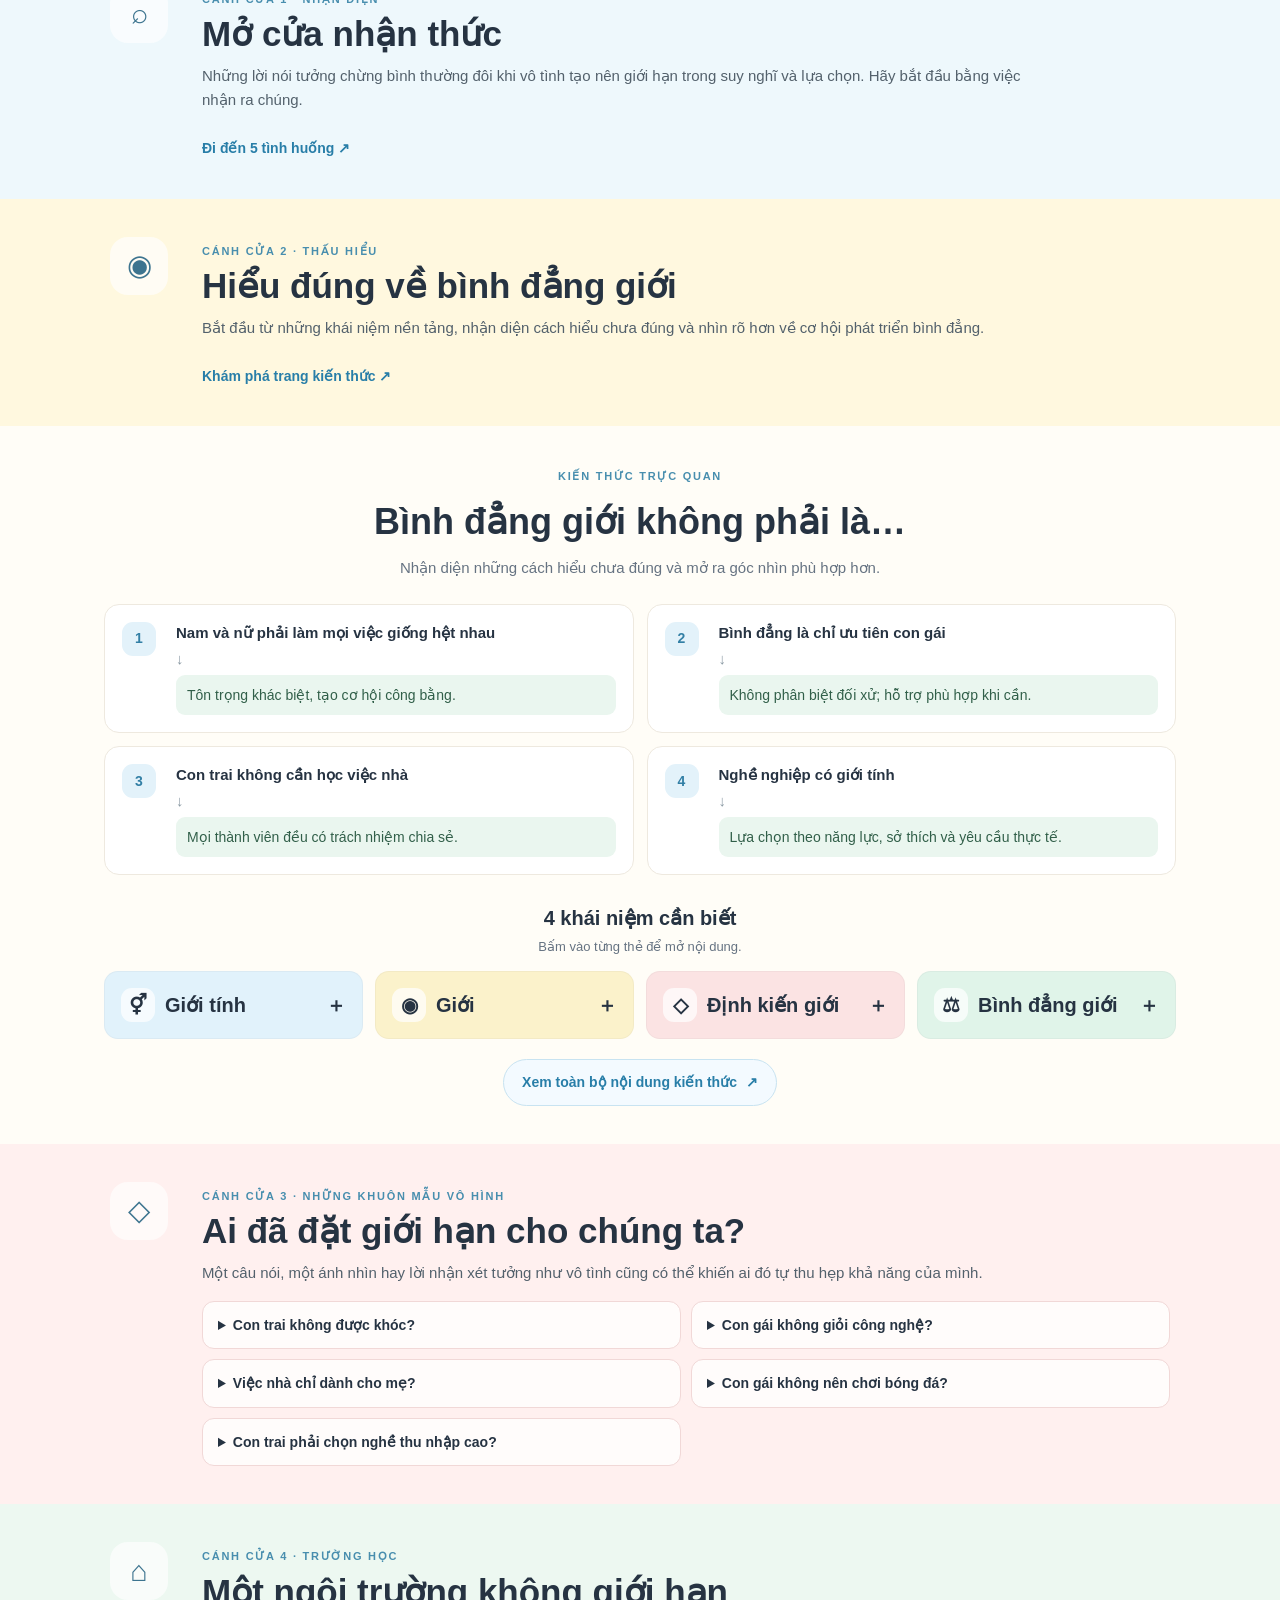
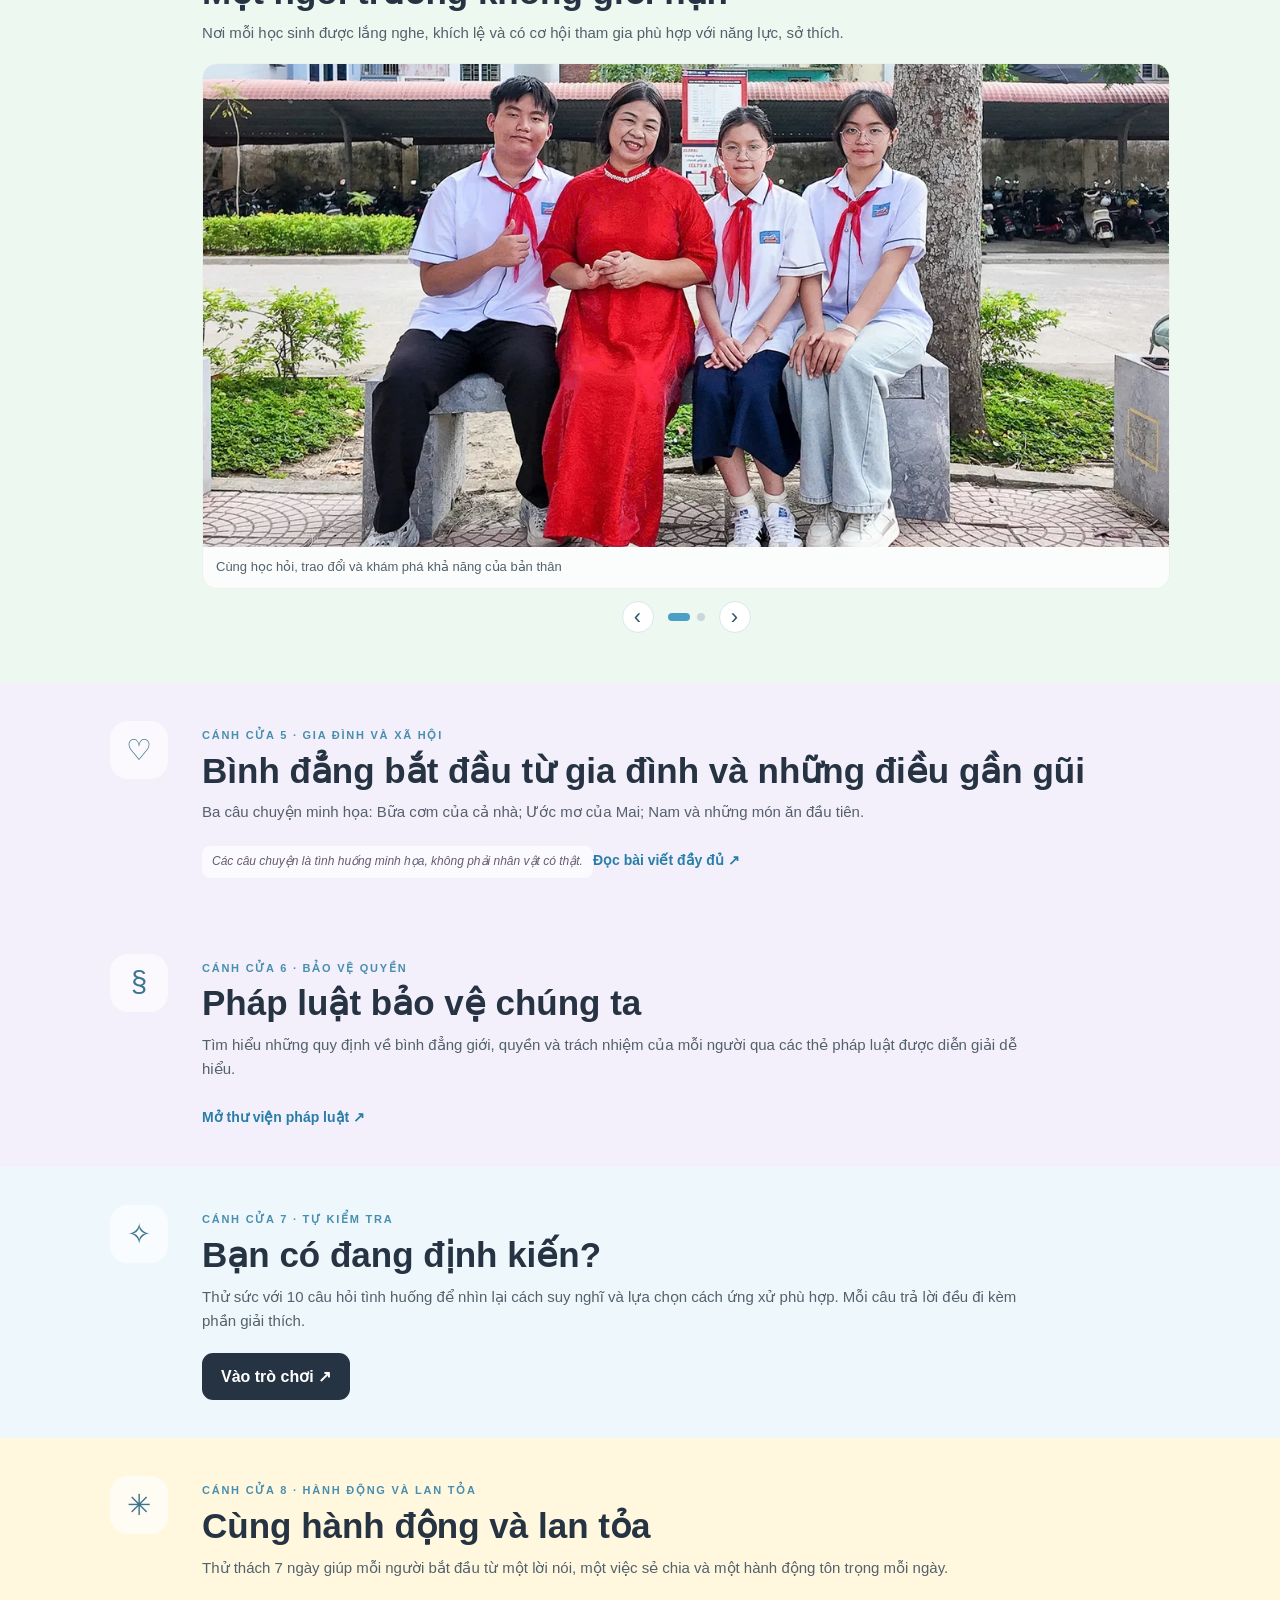
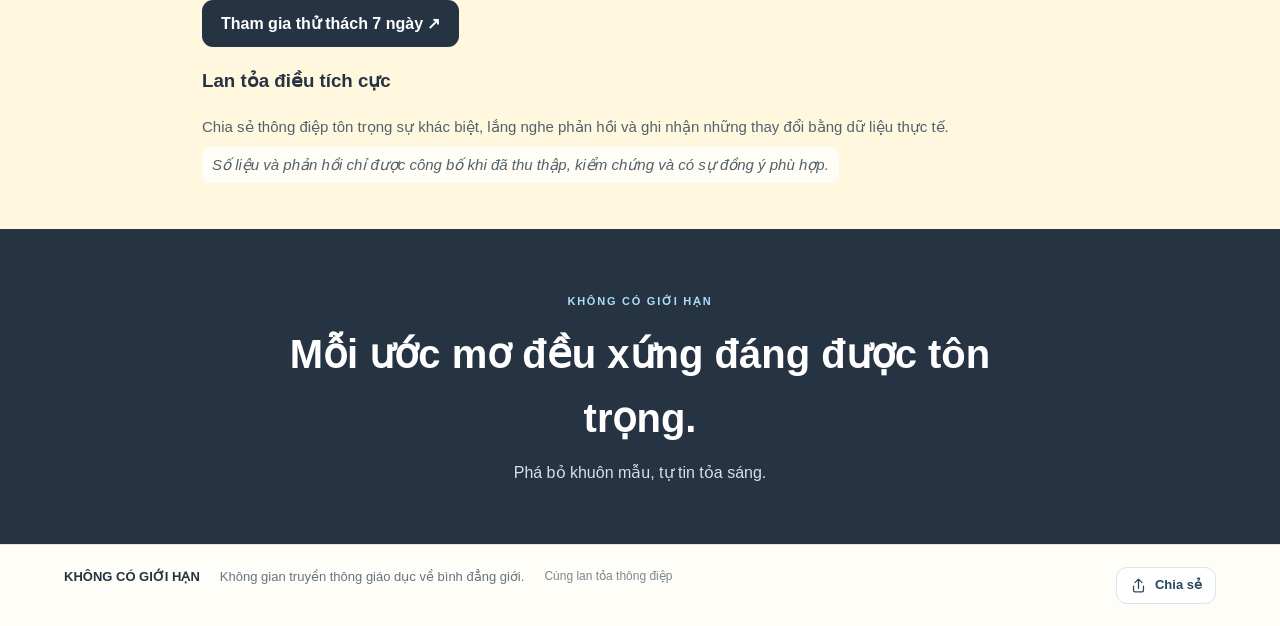
==== commit 8b2da256: "Cập nhật phiên bản CSS cho hero responsive" ====
--- a/index.html
+++ b/index.html
@@ -6,7 +6,7 @@
 <meta name="theme-color" content="#fffdf7">
 <meta name="description" content="KHÔNG CÓ GIỚI HẠN – Phá bỏ khuôn mẫu, tự tin tỏa sáng.">
 <title>KHÔNG CÓ GIỚI HẠN – Phá bỏ khuôn mẫu, tự tin tỏa sáng</title>
-<link rel="stylesheet" href="assets/css/style.css">
+<link rel="stylesheet" href="assets/css/style.css?v=20261119-1">
 </head>
 <body>
 <header class="site-header">
--- a/assets/css/style.css
+++ b/assets/css/style.css
@@ -3,7 +3,7 @@
 .site-header{height:72px;padding:0 max(5vw,24px);display:flex;align-items:center;justify-content:space-between;background:#fffdf7ed;backdrop-filter:blur(12px);position:sticky;top:0;z-index:30;border-bottom:1px solid var(--line)}
 .brand{display:flex;align-items:center;gap:10px;text-decoration:none;color:var(--ink);font-weight:700;letter-spacing:.04em}.brand-mark{display:grid;place-items:center;width:36px;height:36px;border-radius:12px;background:var(--yellow);font-size:23px}
 .main-nav{display:flex;gap:25px}.main-nav a{color:var(--ink);text-decoration:none;font-size:14px;font-weight:500}.main-nav a:hover,.text-link:hover{color:#2584b7}.menu-toggle{display:none;border:0;background:none;font-size:25px}
-.hero{width:100%;padding:0 0 30px}.hero-slider{height:clamp(330px,43vw,560px);position:relative;overflow:hidden;background:linear-gradient(115deg,#a9d9ef,#f6e5a8 54%,#f4c9c9)}
+.hero{width:100%;padding:0 0 30px}.hero-slider{width:100%;height:auto;aspect-ratio:16/7;position:relative;overflow:hidden;background:linear-gradient(115deg,#a9d9ef,#f6e5a8 54%,#f4c9c9)}
 .hero-slide{position:absolute;inset:0;opacity:0;transition:opacity .8s ease;display:flex;align-items:flex-end;justify-content:flex-start;padding:30px 5vw;background-size:cover;background-position:center}
 .hero-slide.is-active{opacity:1}.slide-one{background:radial-gradient(ellipse at 78% 24%,#fff9 0 8%,transparent 8.5%),linear-gradient(120deg,#a6d8ef 0%,#d7eef5 38%,#f6e7b7 75%,#f2c8c8 100%)}
 .slide-two{background:radial-gradient(ellipse at 22% 25%,#fff9 0 9%,transparent 9.5%),linear-gradient(120deg,#f1caca,#f8e6bc 48%,#b6dfd0)}
@@ -20,14 +20,14 @@
 .situation-grid{display:grid;grid-template-columns:repeat(2,1fr);gap:10px;margin-top:16px}.situation{background:#ffffffc9;border:1px solid #f1d8d7;border-radius:12px;padding:12px 15px}.situation summary{font-weight:700;cursor:pointer;font-size:14px}.situation p{font-size:13px;margin:9px 0 0}.illustrative-note{display:inline-block;margin-top:9px;padding:6px 10px;border-radius:8px;background:#ffffffb5;color:#665b72;font-size:12px;font-style:italic}
 .closing{text-align:center;padding:58px 24px;background:#263342;color:white}.closing .eyebrow{color:#a9dff6}.closing h2{font-size:clamp(27px,3.5vw,40px);max-width:760px;margin:10px auto}.closing p{color:#d8e0e7;margin:0}footer{padding:22px 5vw;display:flex;justify-content:space-between;gap:20px;color:var(--muted);font-size:13px;border-top:1px solid var(--line)}footer strong{color:var(--ink)}
 .subpage{max-width:1000px;margin:50px auto;padding:0 24px;min-height:55vh}.subpage h1{font-size:clamp(32px,5vw,52px);line-height:1.15}.notice{padding:18px 20px;background:#fff3d1;border-radius:14px;color:#665322}
-@media(max-width:900px){.steps{grid-template-columns:repeat(3,1fr)}.concept-grid{grid-template-columns:repeat(2,1fr)}.hero-slider{height:390px}}
-@media(max-width:650px){.site-header{height:64px}.menu-toggle{display:block}.main-nav{display:none;position:absolute;top:63px;left:0;right:0;padding:17px 22px;background:var(--cream);border-bottom:1px solid var(--line);flex-direction:column;gap:15px}.main-nav.open{display:flex}.hero-slider{height:280px}.hero-intro{padding:22px 20px 6px}.hero-description{font-size:14px}.section,.section.compact{padding:34px 18px}.section-heading{margin-bottom:18px}.steps{grid-template-columns:repeat(2,1fr);gap:9px}.step-card{min-height:158px;padding:12px}.compare-grid,.situation-grid{grid-template-columns:1fr}.concept-grid{grid-template-columns:1fr 1fr}.door-grid{grid-template-columns:1fr}.door{min-height:128px;padding:15px 16px}.feature{padding:30px 19px}.feature-inner{grid-template-columns:45px 1fr;gap:12px}.feature-icon{width:42px;height:42px;border-radius:13px;font-size:23px}.closing{padding:46px 20px}footer{flex-direction:column;gap:4px;padding:18px 20px}}
+@media(max-width:900px){.steps{grid-template-columns:repeat(3,1fr)}.concept-grid{grid-template-columns:repeat(2,1fr)}}
+@media(max-width:650px){.site-header{height:64px}.menu-toggle{display:block}.main-nav{display:none;position:absolute;top:63px;left:0;right:0;padding:17px 22px;background:var(--cream);border-bottom:1px solid var(--line);flex-direction:column;gap:15px}.main-nav.open{display:flex}.hero-intro{padding:22px 20px 6px}.hero-description{font-size:14px}.section,.section.compact{padding:34px 18px}.section-heading{margin-bottom:18px}.steps{grid-template-columns:repeat(2,1fr);gap:9px}.step-card{min-height:158px;padding:12px}.compare-grid,.situation-grid{grid-template-columns:1fr}.concept-grid{grid-template-columns:1fr 1fr}.door-grid{grid-template-columns:1fr}.door{min-height:128px;padding:15px 16px}.feature{padding:30px 19px}.feature-inner{grid-template-columns:45px 1fr;gap:12px}.feature-icon{width:42px;height:42px;border-radius:13px;font-size:23px}.closing{padding:46px 20px}footer{flex-direction:column;gap:4px;padding:18px 20px}}
 @media(prefers-reduced-motion:reduce){html{scroll-behavior:auto}*,*::before,*::after{transition:none!important;animation:none!important}}
 
 
 .brand-logo{width:42px;height:42px;object-fit:contain;display:block;flex:0 0 auto}
 .hero-slide{padding:0;background:none}
-.hero-slide img{width:100%;height:100%;object-fit:cover;object-position:center}
+.hero-slide img{display:block;width:100%;height:100%;object-fit:contain;object-position:center}
 .activity-gallery{display:grid;grid-template-columns:repeat(2,minmax(0,1fr));gap:14px;margin-top:18px}
 .activity-gallery figure{margin:0;background:#ffffffb8;border-radius:15px;overflow:hidden;border:1px solid #0000000d}
 .activity-gallery img{display:block;width:100%;aspect-ratio:16/9;object-fit:cover}
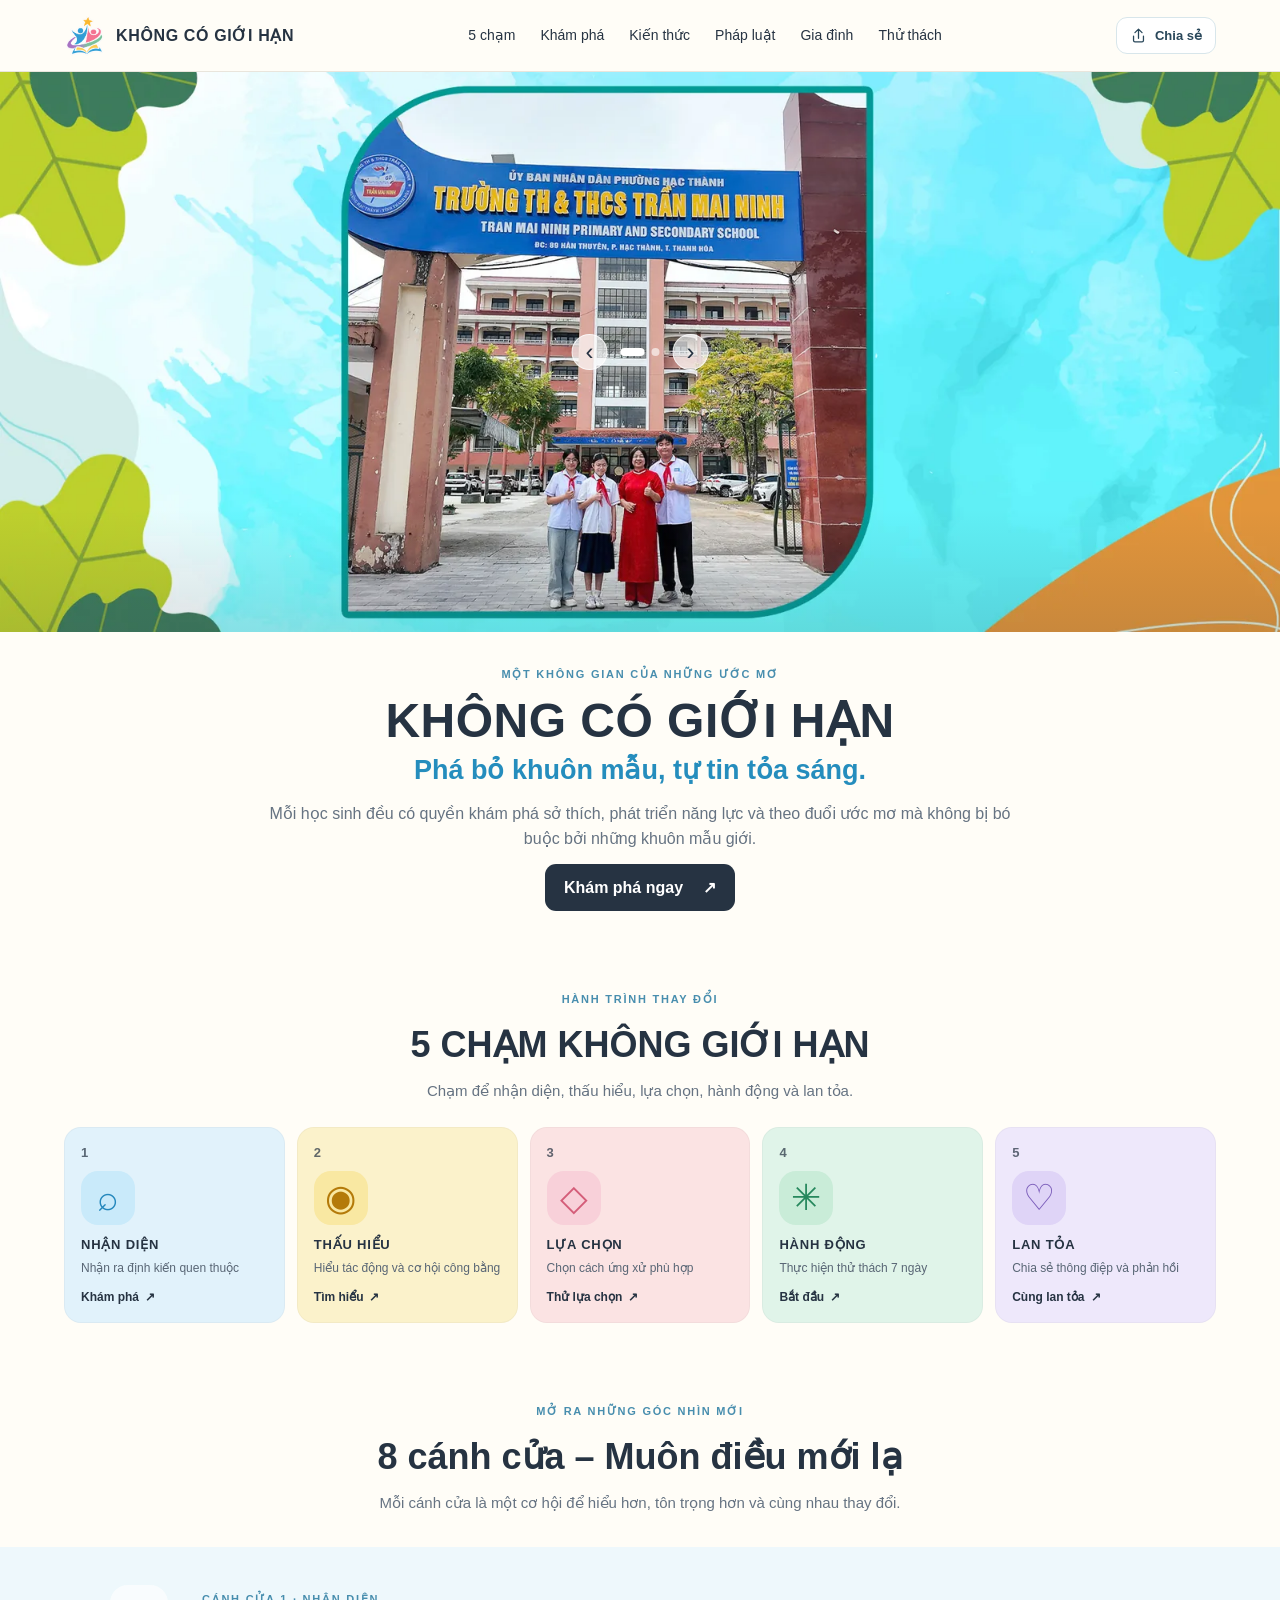
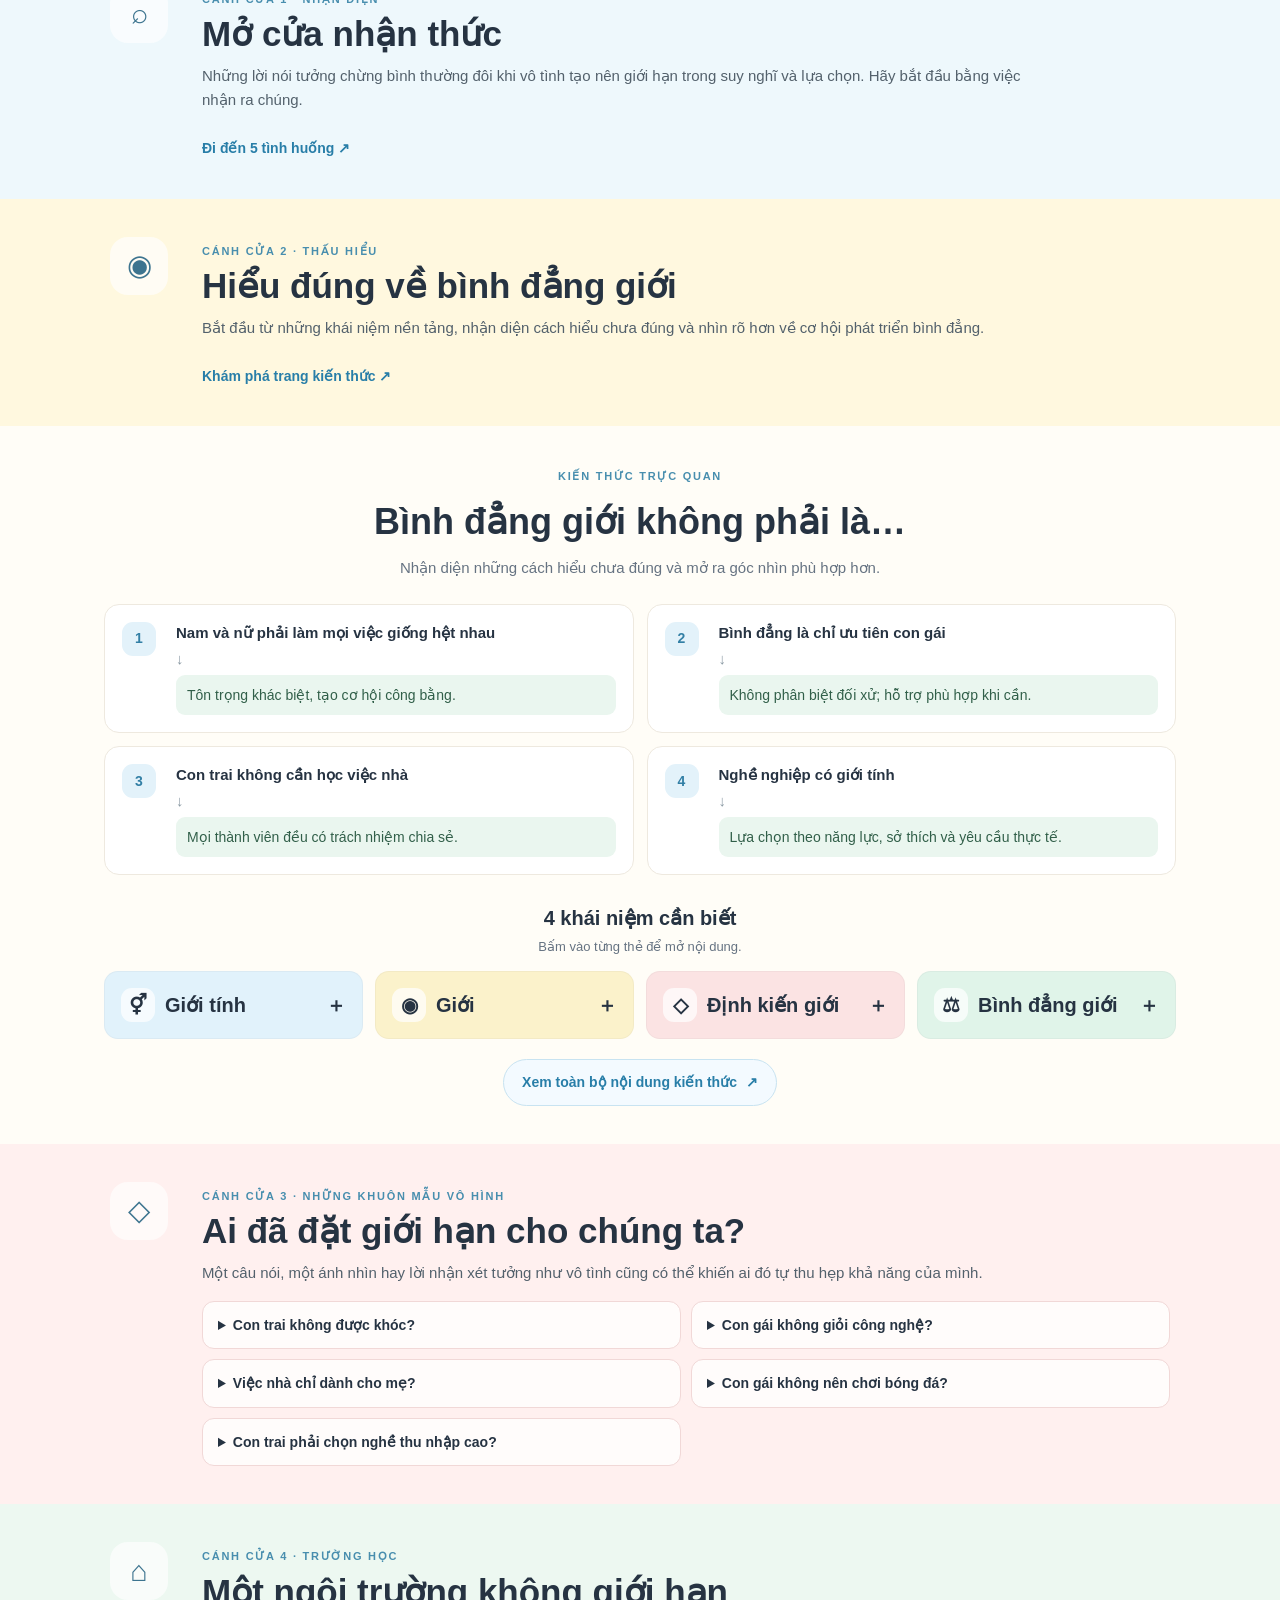
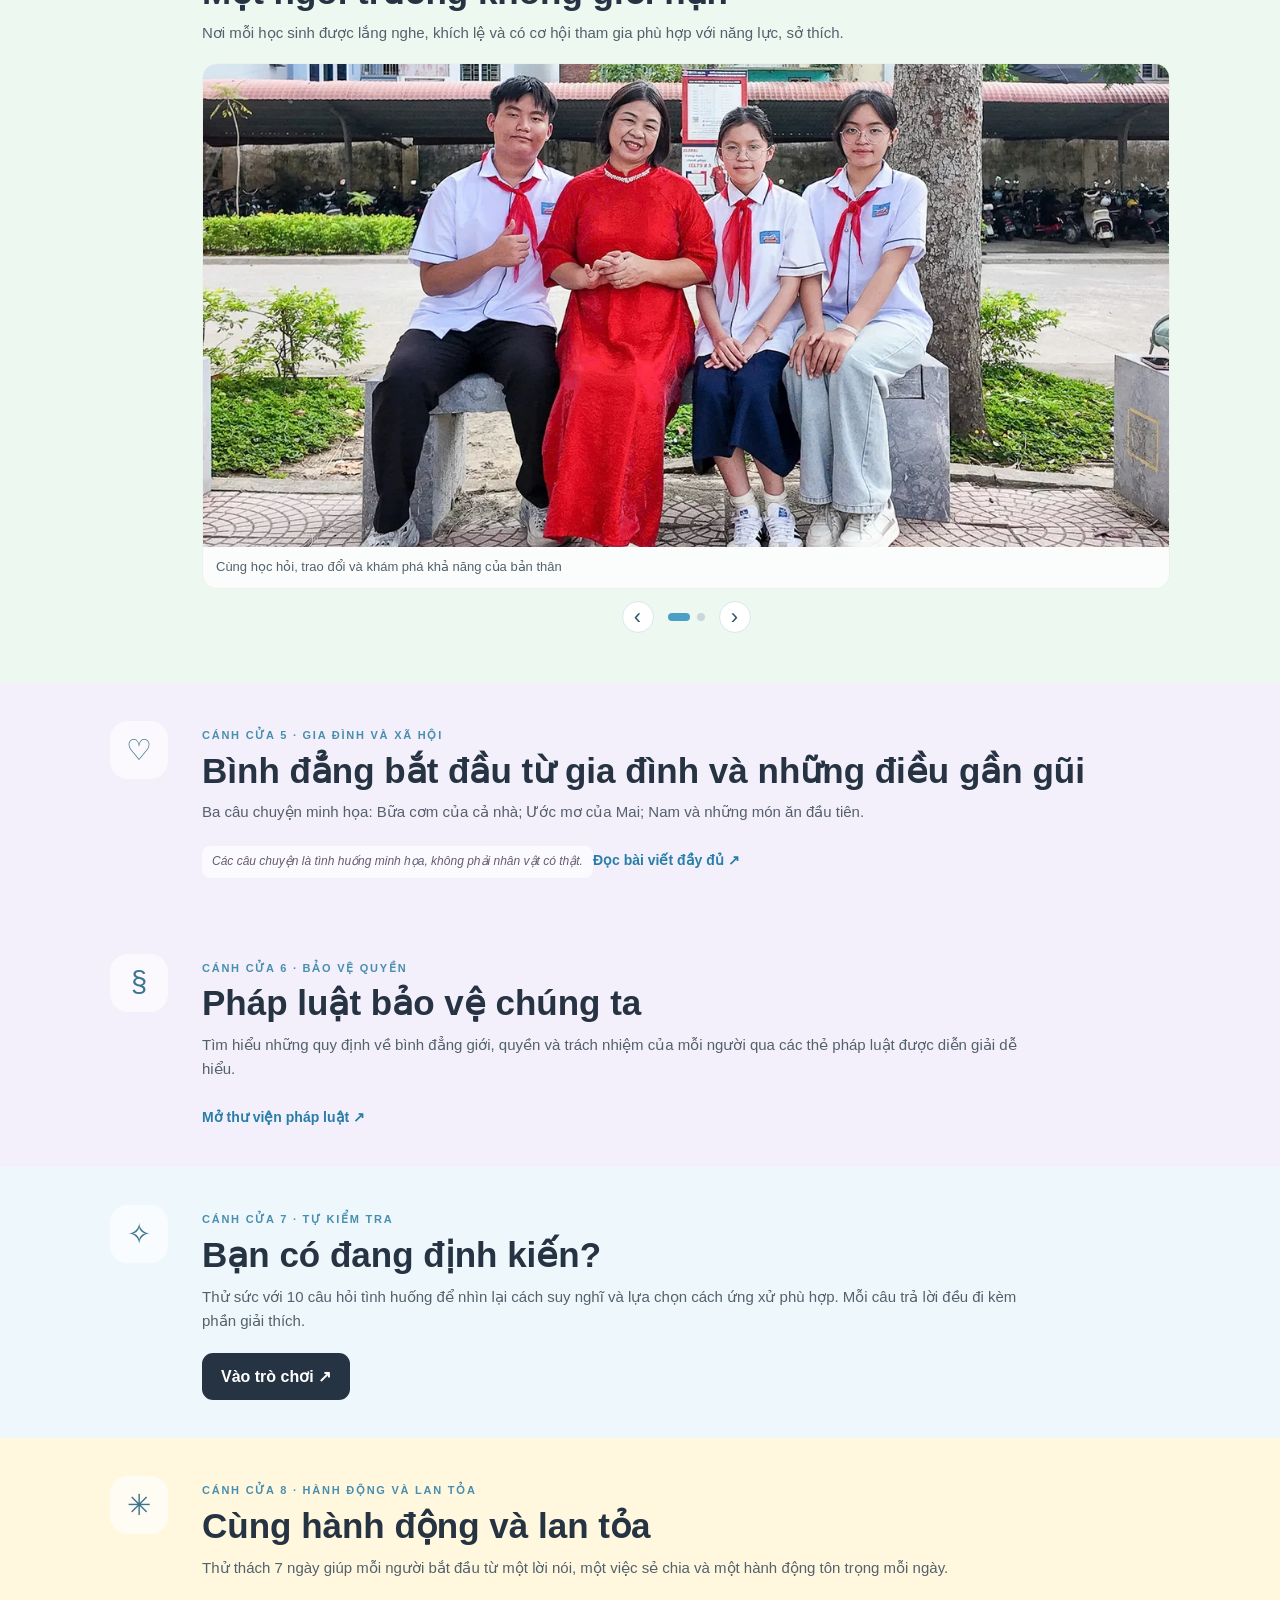
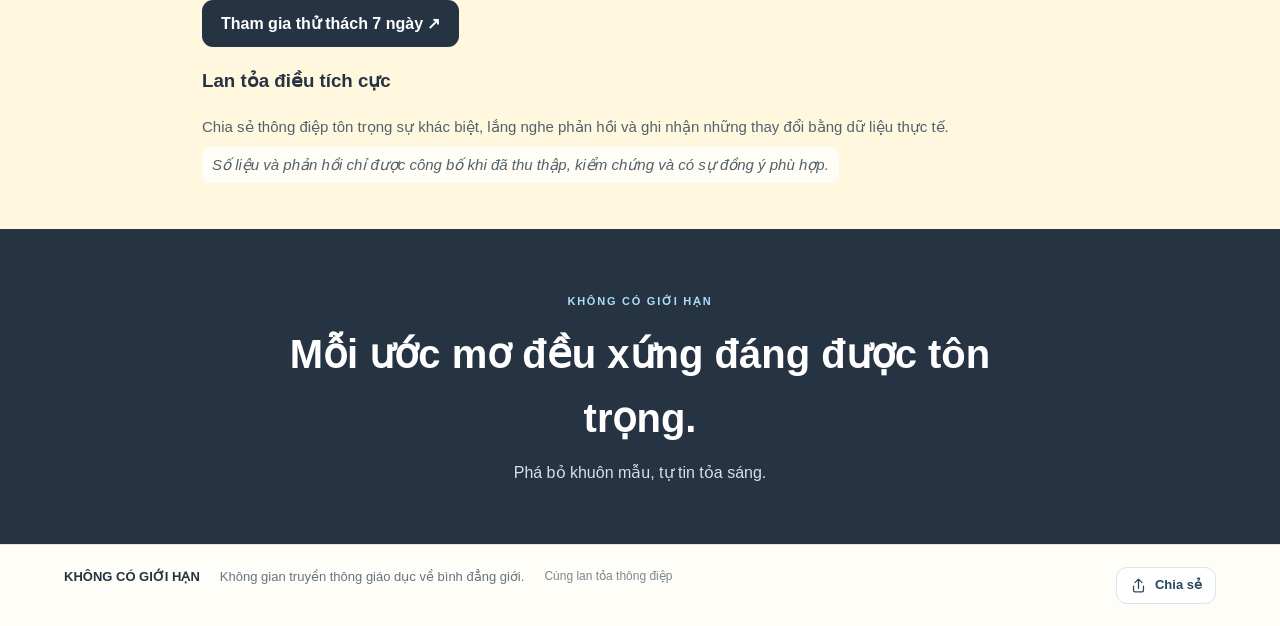
==== commit 9e7ab624: "Refresh homepage stylesheet cache version" ====
--- a/index.html
+++ b/index.html
@@ -6,7 +6,7 @@
 <meta name="theme-color" content="#fffdf7">
 <meta name="description" content="KHÔNG CÓ GIỚI HẠN – Phá bỏ khuôn mẫu, tự tin tỏa sáng.">
 <title>KHÔNG CÓ GIỚI HẠN – Phá bỏ khuôn mẫu, tự tin tỏa sáng</title>
-<link rel="stylesheet" href="assets/css/style.css?v=20261119-1">
+<link rel="stylesheet" href="assets/css/style.css?v=20261119-2">
 </head>
 <body>
 <header class="site-header">
--- a/assets/css/style.css
+++ b/assets/css/style.css
@@ -9,7 +9,7 @@
 .slide-two{background:radial-gradient(ellipse at 22% 25%,#fff9 0 9%,transparent 9.5%),linear-gradient(120deg,#f1caca,#f8e6bc 48%,#b6dfd0)}
 .photo-note{position:relative;z-index:2;background:#fffdf7d9;color:#52616c;border-radius:30px;padding:8px 14px;font-size:11px;letter-spacing:.12em;font-weight:700}
 .hero-shade{position:absolute;inset:auto 0 0;height:22%;background:linear-gradient(transparent,#26334222);pointer-events:none}
-.slider-controls{position:absolute;z-index:3;bottom:22px;right:5vw;display:flex;align-items:center;gap:13px}.slider-arrow{width:36px;height:36px;border:1px solid #ffffffaa;background:#ffffffaa;border-radius:50%;font-size:24px;line-height:1;cursor:pointer;color:var(--ink)}.slider-dots{display:flex;gap:7px}.slider-dots button{width:8px;height:8px;border:0;border-radius:20px;padding:0;background:#ffffff9c;cursor:pointer}.slider-dots button.active{width:24px;background:white}
+.slider-controls{position:absolute;z-index:3;top:50%;left:50%;right:auto;bottom:auto;transform:translate(-50%,-50%);display:flex;align-items:center;gap:13px}.slider-arrow{width:36px;height:36px;border:1px solid #ffffffaa;background:#ffffffaa;border-radius:50%;font-size:24px;line-height:1;cursor:pointer;color:var(--ink)}.slider-dots{display:flex;gap:7px}.slider-dots button{width:8px;height:8px;border:0;border-radius:20px;padding:0;background:#ffffff9c;cursor:pointer}.slider-dots button.active{width:24px;background:white}
 .hero-intro{max-width:1000px;text-align:center;margin:0 auto;padding:28px 24px 8px}.eyebrow{font-size:11px;font-weight:700;letter-spacing:.16em;color:#488eae}.hero-intro h1{font-size:clamp(30px,4vw,48px);line-height:1.12;letter-spacing:.01em;margin:8px 0 2px}.hero-slogan{font-size:clamp(20px,2.4vw,27px);font-weight:700;color:#258dbd;margin:0 0 8px}.hero-description{color:var(--muted);font-size:16px;max-width:760px;margin:0 auto}.button{display:inline-flex;gap:20px;align-items:center;padding:11px 19px;border-radius:11px;text-decoration:none;font-weight:700;margin-top:12px;background:var(--ink);color:white;transition:transform .2s,background .2s}.button:hover{transform:translateY(-2px);background:#36516a}
 .section{padding:46px 24px;max-width:1200px;margin:auto}.section.compact{padding-top:36px;padding-bottom:38px}.section-heading{text-align:center;margin-bottom:24px}.section-heading h2{font-size:clamp(26px,3vw,36px);margin:5px 0}.section-heading p{color:var(--muted);margin:0 auto;max-width:690px;font-size:15px}
 .steps{display:grid;grid-template-columns:repeat(5,1fr);gap:12px}.step-card{min-height:180px;padding:15px 16px;border-radius:17px;text-decoration:none;color:var(--ink);display:flex;flex-direction:column;align-items:flex-start;border:1px solid #00000008;transition:transform .22s,box-shadow .22s}.step-card:hover,.step-card:focus-visible{transform:translateY(-5px);box-shadow:0 12px 26px #27394a16;outline:2px solid #478eb4;outline-offset:2px}.step-no{font-size:11px;font-weight:700;opacity:.6}.step-icon{font-size:25px;line-height:1.2;margin:6px 0}.step-card strong{font-size:13px;letter-spacing:.06em}.step-card small{font-size:12px;color:#596675;margin-top:3px}.step-link{font-size:12px;font-weight:700;margin-top:auto;padding-top:10px}.step-link b{margin-left:6px}.step-blue{background:#e1f2fb}.step-yellow{background:#fbf2cb}.step-pink{background:#fbe3e3}.step-mint{background:#e0f4e9}.step-lavender{background:#eee8fb}
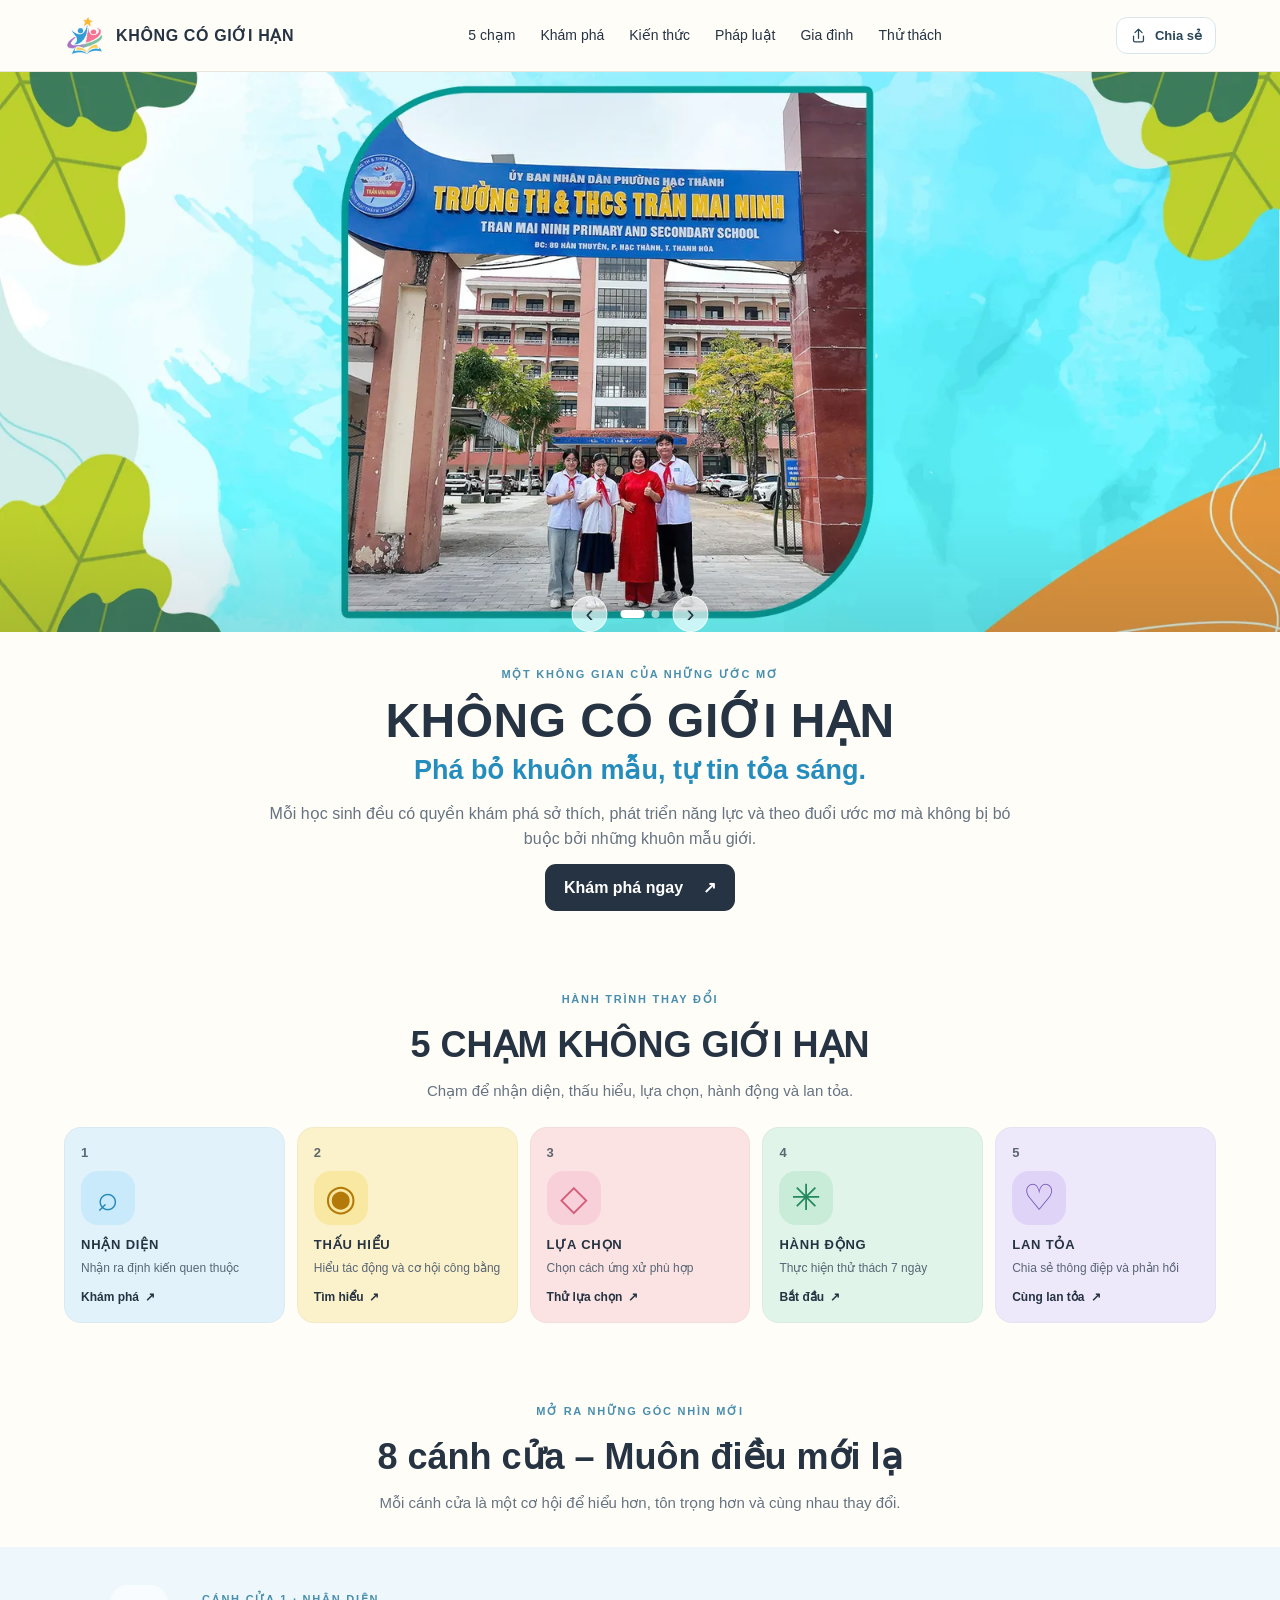
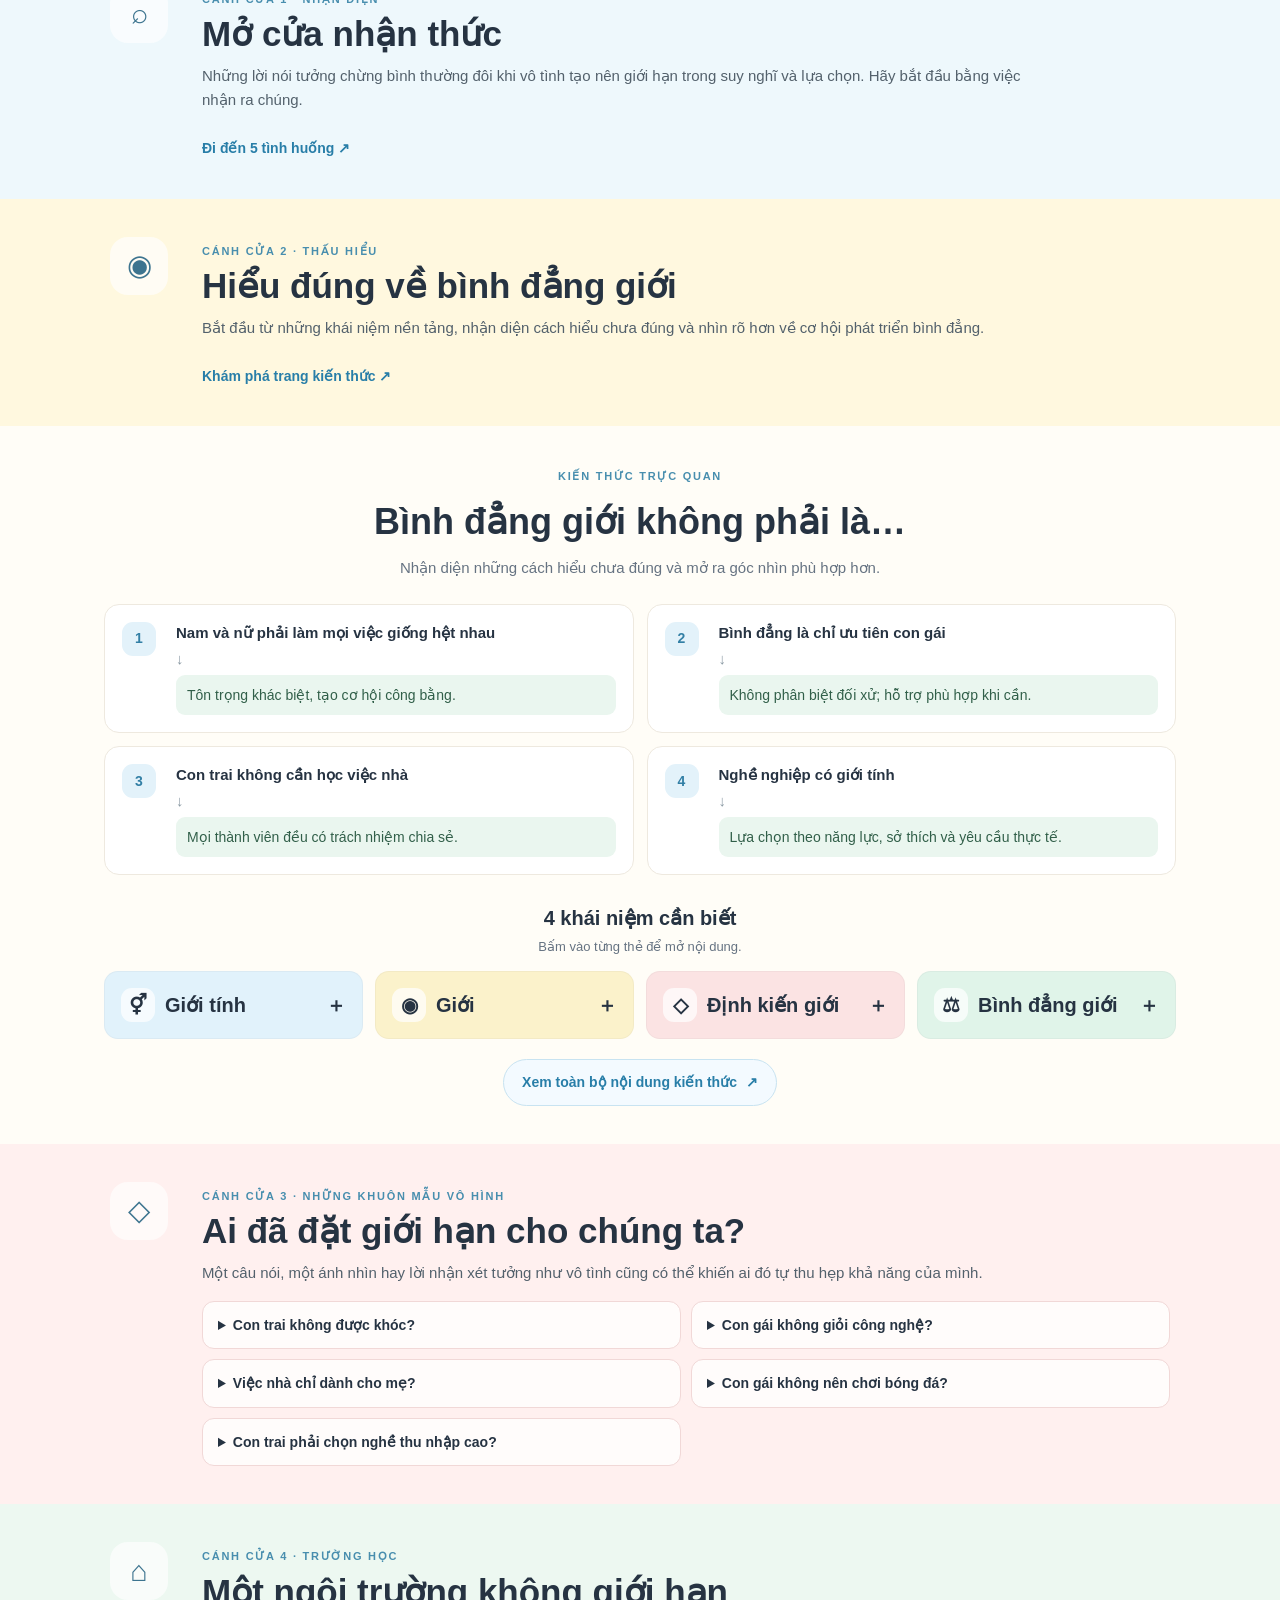
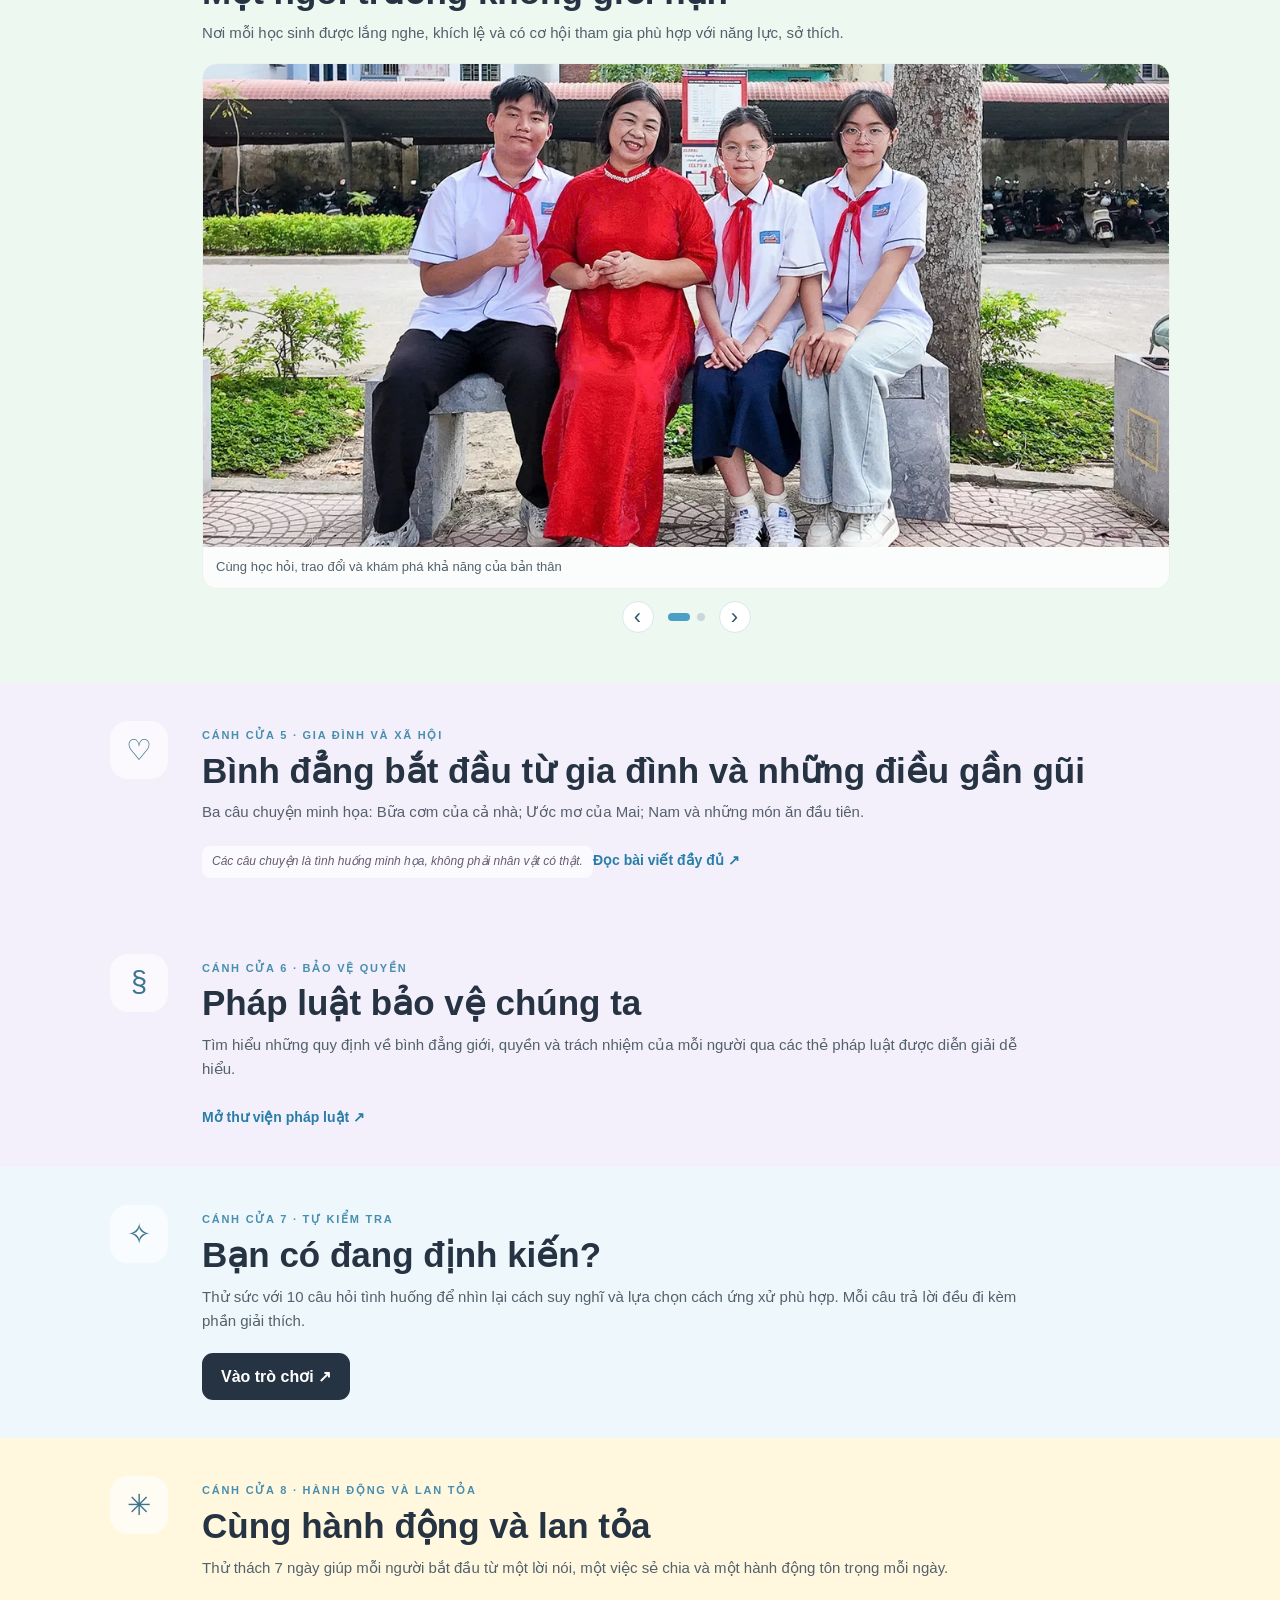
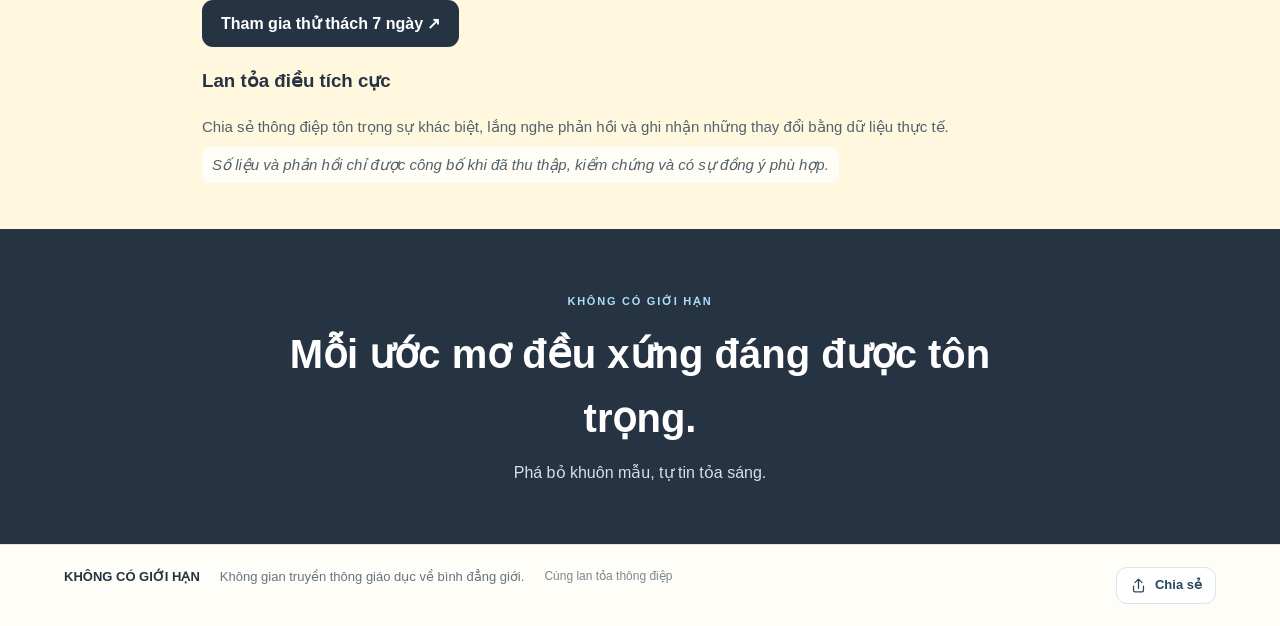
==== commit c81abc81: "Refresh homepage stylesheet cache" ====
--- a/index.html
+++ b/index.html
@@ -6,7 +6,7 @@
 <meta name="theme-color" content="#fffdf7">
 <meta name="description" content="KHÔNG CÓ GIỚI HẠN – Phá bỏ khuôn mẫu, tự tin tỏa sáng.">
 <title>KHÔNG CÓ GIỚI HẠN – Phá bỏ khuôn mẫu, tự tin tỏa sáng</title>
-<link rel="stylesheet" href="assets/css/style.css?v=20261119-2">
+<link rel="stylesheet" href="assets/css/style.css?v=20261121-1">
 </head>
 <body>
 <header class="site-header">
--- a/assets/css/style.css
+++ b/assets/css/style.css
@@ -9,7 +9,7 @@
 .slide-two{background:radial-gradient(ellipse at 22% 25%,#fff9 0 9%,transparent 9.5%),linear-gradient(120deg,#f1caca,#f8e6bc 48%,#b6dfd0)}
 .photo-note{position:relative;z-index:2;background:#fffdf7d9;color:#52616c;border-radius:30px;padding:8px 14px;font-size:11px;letter-spacing:.12em;font-weight:700}
 .hero-shade{position:absolute;inset:auto 0 0;height:22%;background:linear-gradient(transparent,#26334222);pointer-events:none}
-.slider-controls{position:absolute;z-index:3;top:50%;left:50%;right:auto;bottom:auto;transform:translate(-50%,-50%);display:flex;align-items:center;gap:13px}.slider-arrow{width:36px;height:36px;border:1px solid #ffffffaa;background:#ffffffaa;border-radius:50%;font-size:24px;line-height:1;cursor:pointer;color:var(--ink)}.slider-dots{display:flex;gap:7px}.slider-dots button{width:8px;height:8px;border:0;border-radius:20px;padding:0;background:#ffffff9c;cursor:pointer}.slider-dots button.active{width:24px;background:white}
+.slider-controls{position:absolute;z-index:3;left:50%;right:auto;bottom:0;top:auto;transform:translateX(-50%);display:flex;align-items:center;gap:13px}.slider-arrow{width:36px;height:36px;border:1px solid #ffffffaa;background:#ffffffaa;border-radius:50%;font-size:24px;line-height:1;cursor:pointer;color:var(--ink)}.slider-dots{display:flex;gap:7px}.slider-dots button{width:8px;height:8px;border:0;border-radius:20px;padding:0;background:#ffffff9c;cursor:pointer}.slider-dots button.active{width:24px;background:white}
 .hero-intro{max-width:1000px;text-align:center;margin:0 auto;padding:28px 24px 8px}.eyebrow{font-size:11px;font-weight:700;letter-spacing:.16em;color:#488eae}.hero-intro h1{font-size:clamp(30px,4vw,48px);line-height:1.12;letter-spacing:.01em;margin:8px 0 2px}.hero-slogan{font-size:clamp(20px,2.4vw,27px);font-weight:700;color:#258dbd;margin:0 0 8px}.hero-description{color:var(--muted);font-size:16px;max-width:760px;margin:0 auto}.button{display:inline-flex;gap:20px;align-items:center;padding:11px 19px;border-radius:11px;text-decoration:none;font-weight:700;margin-top:12px;background:var(--ink);color:white;transition:transform .2s,background .2s}.button:hover{transform:translateY(-2px);background:#36516a}
 .section{padding:46px 24px;max-width:1200px;margin:auto}.section.compact{padding-top:36px;padding-bottom:38px}.section-heading{text-align:center;margin-bottom:24px}.section-heading h2{font-size:clamp(26px,3vw,36px);margin:5px 0}.section-heading p{color:var(--muted);margin:0 auto;max-width:690px;font-size:15px}
 .steps{display:grid;grid-template-columns:repeat(5,1fr);gap:12px}.step-card{min-height:180px;padding:15px 16px;border-radius:17px;text-decoration:none;color:var(--ink);display:flex;flex-direction:column;align-items:flex-start;border:1px solid #00000008;transition:transform .22s,box-shadow .22s}.step-card:hover,.step-card:focus-visible{transform:translateY(-5px);box-shadow:0 12px 26px #27394a16;outline:2px solid #478eb4;outline-offset:2px}.step-no{font-size:11px;font-weight:700;opacity:.6}.step-icon{font-size:25px;line-height:1.2;margin:6px 0}.step-card strong{font-size:13px;letter-spacing:.06em}.step-card small{font-size:12px;color:#596675;margin-top:3px}.step-link{font-size:12px;font-weight:700;margin-top:auto;padding-top:10px}.step-link b{margin-left:6px}.step-blue{background:#e1f2fb}.step-yellow{background:#fbf2cb}.step-pink{background:#fbe3e3}.step-mint{background:#e0f4e9}.step-lavender{background:#eee8fb}
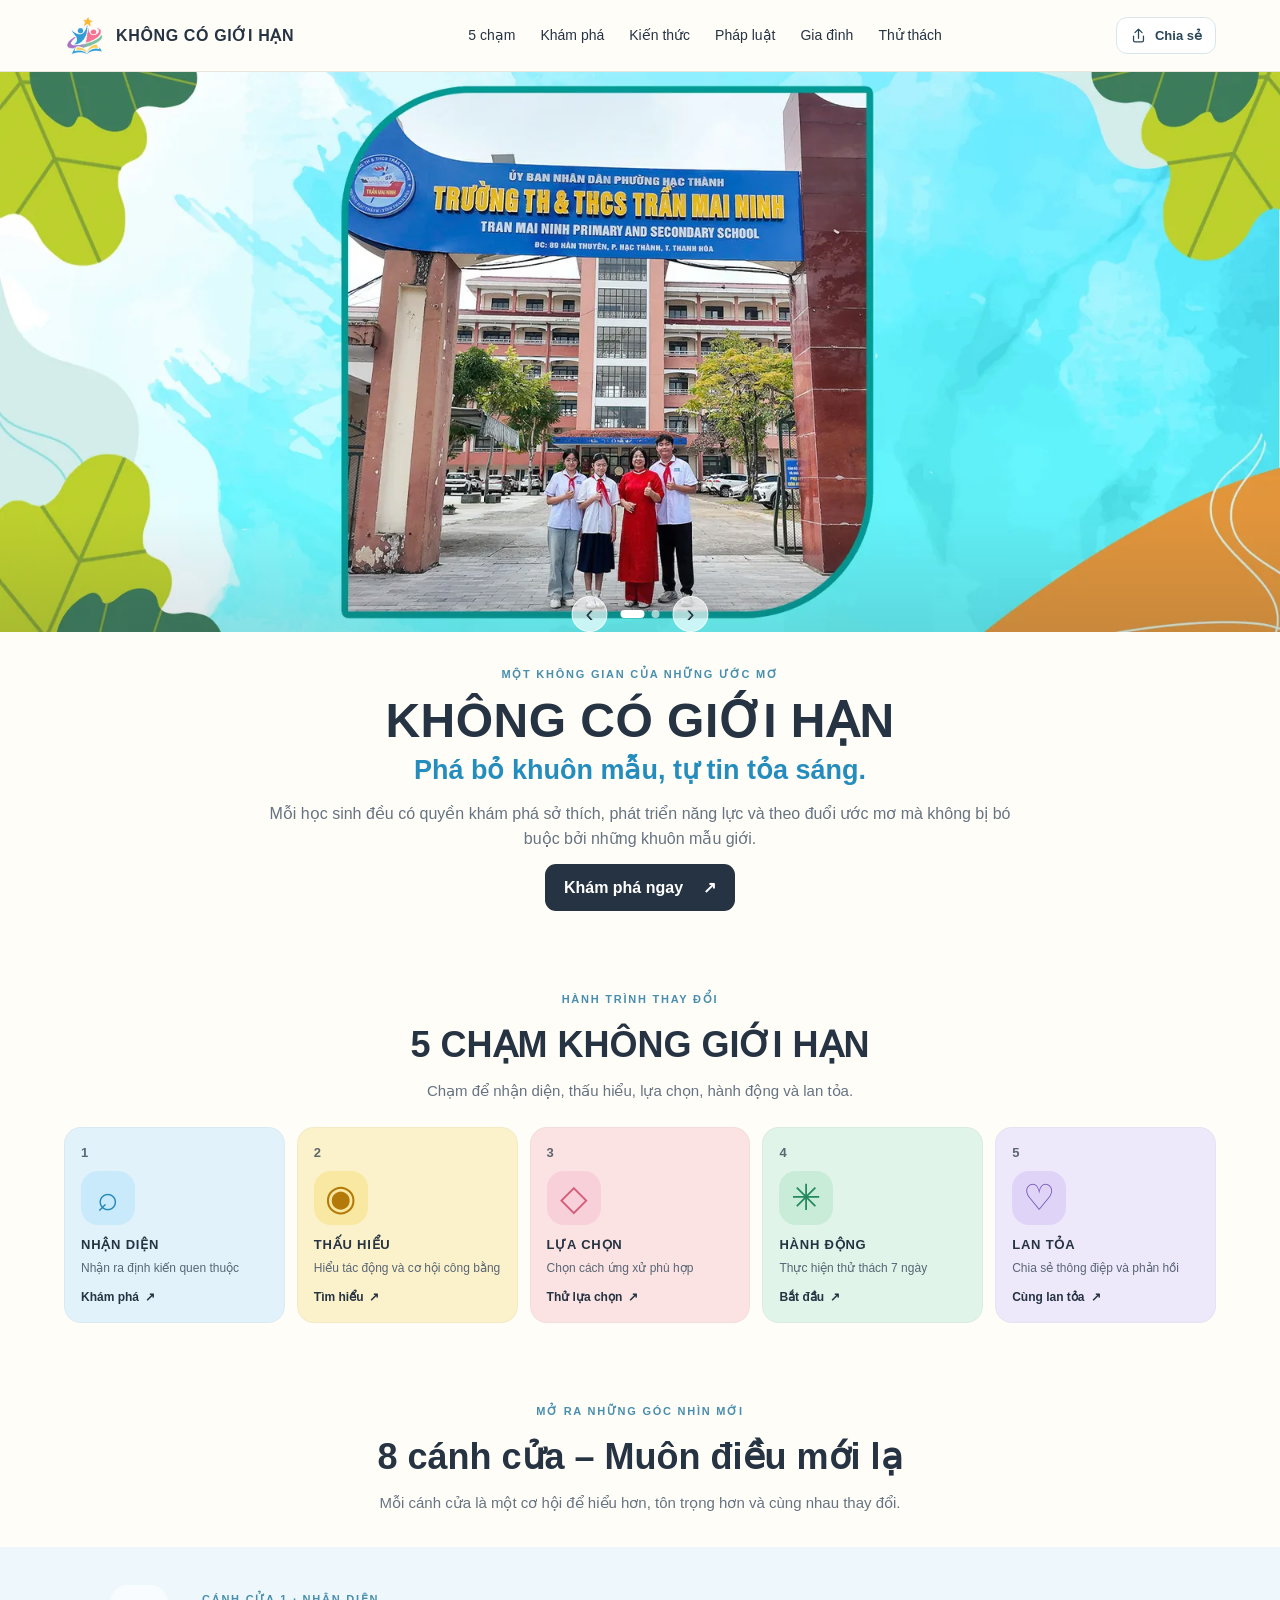
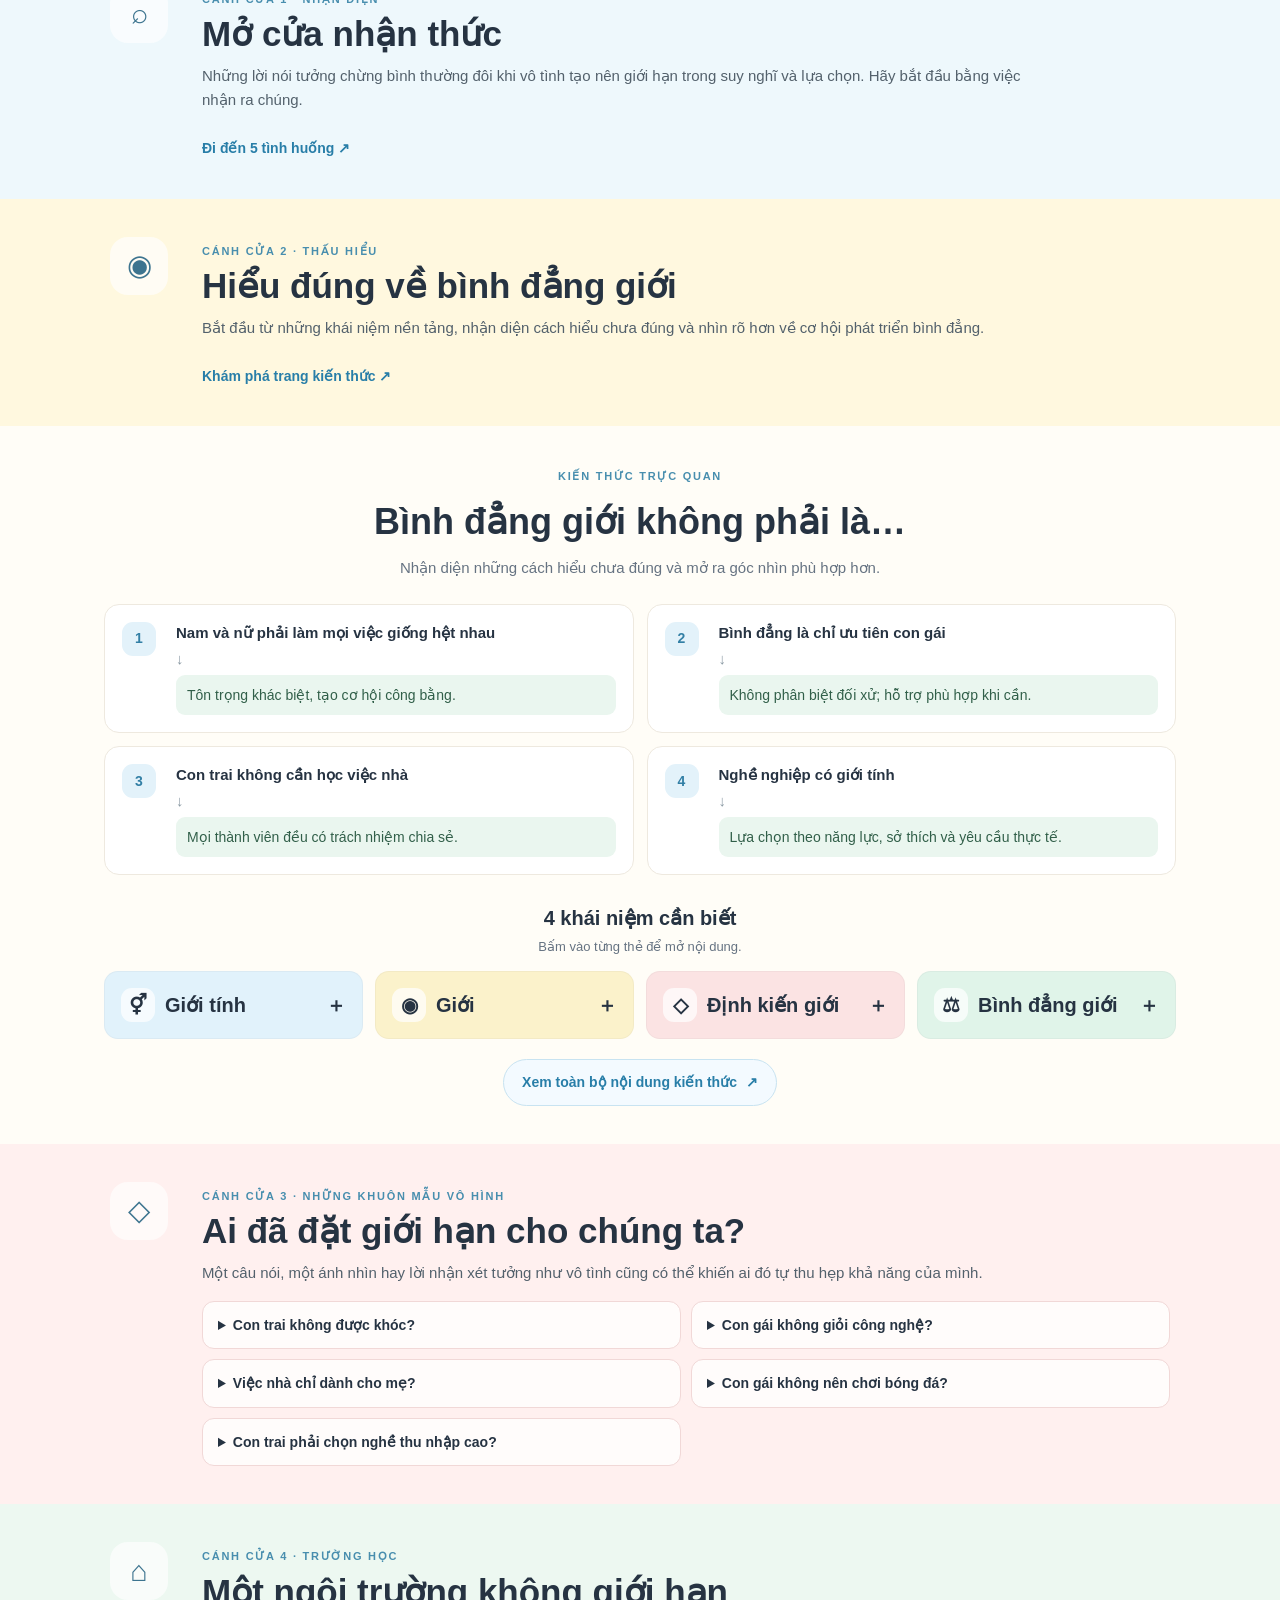
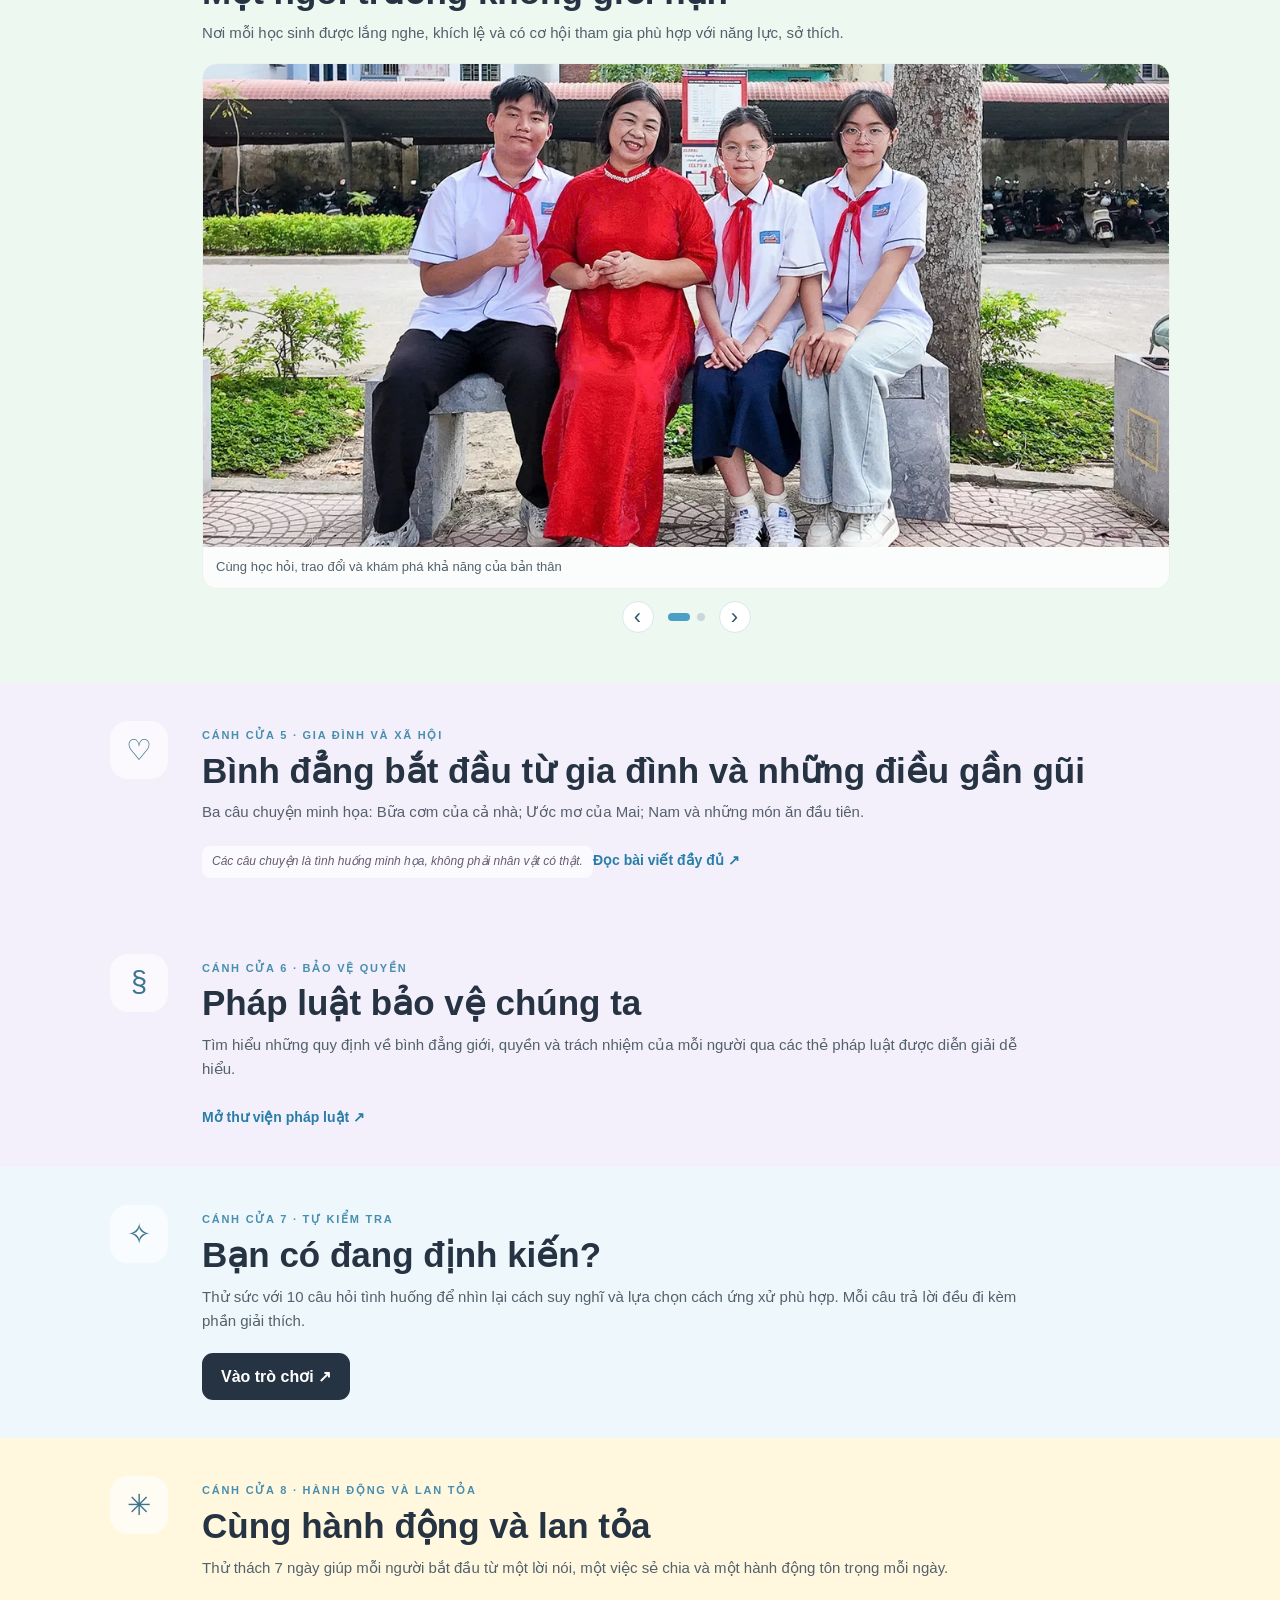
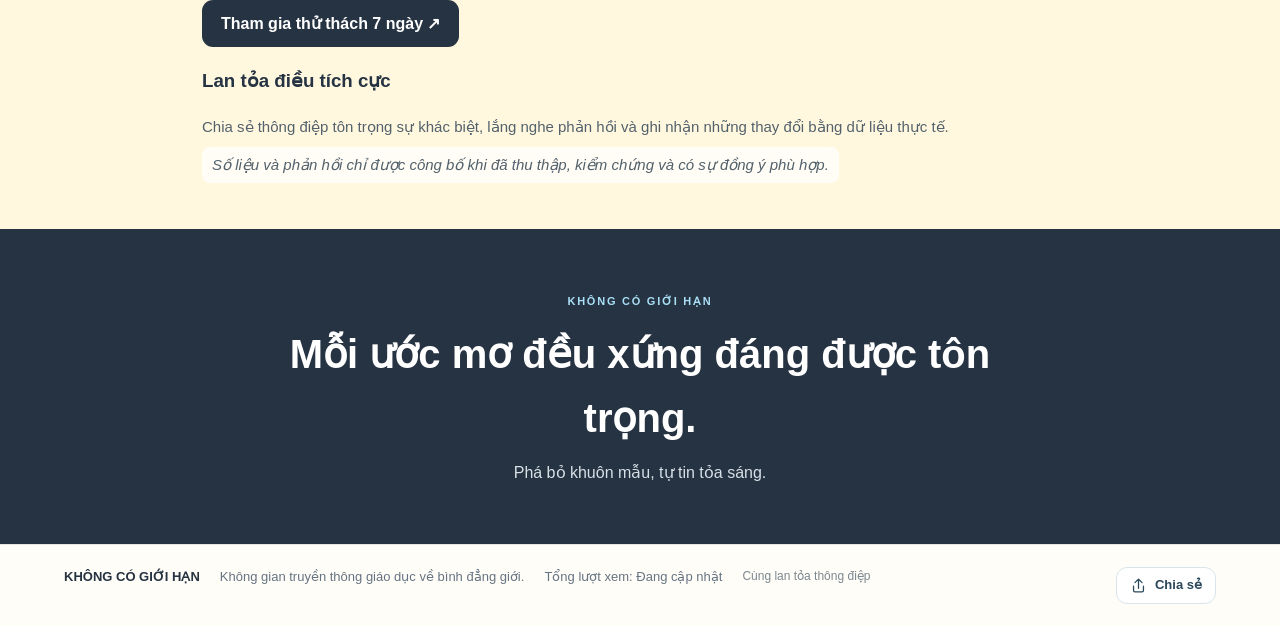
==== commit ab780794: "Add public page-view counter to homepage footer" ====
--- a/index.html
+++ b/index.html
@@ -4,9 +4,34 @@
 <head>
 <meta charset="utf-8"><meta name="viewport" content="width=device-width,initial-scale=1">
 <meta name="theme-color" content="#fffdf7">
-<meta name="description" content="KHÔNG CÓ GIỚI HẠN – Phá bỏ khuôn mẫu, tự tin tỏa sáng.">
+
 <title>KHÔNG CÓ GIỚI HẠN – Phá bỏ khuôn mẫu, tự tin tỏa sáng</title>
 <link rel="stylesheet" href="assets/css/style.css?v=20261121-1">
+<!-- SEO-SOCIAL:START -->
+<meta name="description" content="Không gian truyền thông số về bình đẳng giới dành cho học sinh.">
+<link rel="canonical" href="https://khongcogioihan.vn/">
+<link rel="icon" href="https://khongcogioihan.vn/assets/images/logo.svg">
+<meta property="og:locale" content="vi_VN">
+<meta property="og:type" content="website">
+<meta property="og:site_name" content="KHÔNG CÓ GIỚI HẠN">
+<meta property="og:title" content="KHÔNG CÓ GIỚI HẠN – Phá bỏ khuôn mẫu, tự tin tỏa sáng">
+<meta property="og:description" content="Không gian truyền thông số về bình đẳng giới dành cho học sinh.">
+<meta property="og:url" content="https://khongcogioihan.vn/">
+<meta property="og:image" content="https://khongcogioihan.vn/assets/images/og-khong-co-gioi-han.jpg">
+<meta property="og:image:alt" content="Học sinh cùng khám phá, sáng tạo và phát triển bình đẳng trong học tập, thể thao và công nghệ">
+<meta name="twitter:card" content="summary_large_image">
+<meta name="twitter:title" content="KHÔNG CÓ GIỚI HẠN – Phá bỏ khuôn mẫu, tự tin tỏa sáng">
+<meta name="twitter:description" content="Không gian truyền thông số về bình đẳng giới dành cho học sinh.">
+<meta name="twitter:image" content="https://khongcogioihan.vn/assets/images/og-khong-co-gioi-han.jpg">
+<!-- SEO-SOCIAL:END -->
+<!-- Google tag (gtag.js) - Google Analytics 4 -->
+<script async src="https://www.googletagmanager.com/gtag/js?id=G-R46VG1BT3G"></script>
+<script>
+  window.dataLayer = window.dataLayer || [];
+  function gtag(){dataLayer.push(arguments);}
+  gtag('js', new Date());
+  gtag('config', 'G-R46VG1BT3G');
+</script>
 </head>
 <body>
 <header class="site-header">
@@ -85,6 +110,6 @@
 <section class="feature feature-yellow" id="hanh-dong"><div class="feature-inner"><span class="feature-icon">✳</span><div><span class="eyebrow">CÁNH CỬA 8 · HÀNH ĐỘNG VÀ LAN TỎA</span><h2>Cùng hành động và lan tỏa</h2><p>Thử thách 7 ngày giúp mỗi người bắt đầu từ một lời nói, một việc sẻ chia và một hành động tôn trọng mỗi ngày.</p><a class="button" href="thu-thach-7-ngay/">Tham gia thử thách 7 ngày ↗</a><div class="share-copy"><h3>Lan tỏa điều tích cực</h3><p>Chia sẻ thông điệp tôn trọng sự khác biệt, lắng nghe phản hồi và ghi nhận những thay đổi bằng dữ liệu thực tế.</p><p class="illustrative-note">Số liệu và phản hồi chỉ được công bố khi đã thu thập, kiểm chứng và có sự đồng ý phù hợp.</p></div></div></div></section>
   <section class="closing"><span class="eyebrow">KHÔNG CÓ GIỚI HẠN</span><h2>Mỗi ước mơ đều xứng đáng được tôn trọng.</h2><p>Phá bỏ khuôn mẫu, tự tin tỏa sáng.</p></section>
 </main>
-<footer><strong>KHÔNG CÓ GIỚI HẠN</strong><span>Không gian truyền thông giáo dục về bình đẳng giới.</span></footer>
+<footer><strong>KHÔNG CÓ GIỚI HẠN</strong><span>Không gian truyền thông giáo dục về bình đẳng giới.</span><span id="public-page-views" class="public-page-views" aria-live="polite">Tổng lượt xem: Đang cập nhật</span></footer>
 <script src="assets/js/site.js?v=20261118-3"></script><script src="assets/js/main.js?v=20261118-2"></script><script src="assets/js/gallery.js"></script>
 <script src="assets/js/share.js"></script></body></html>
